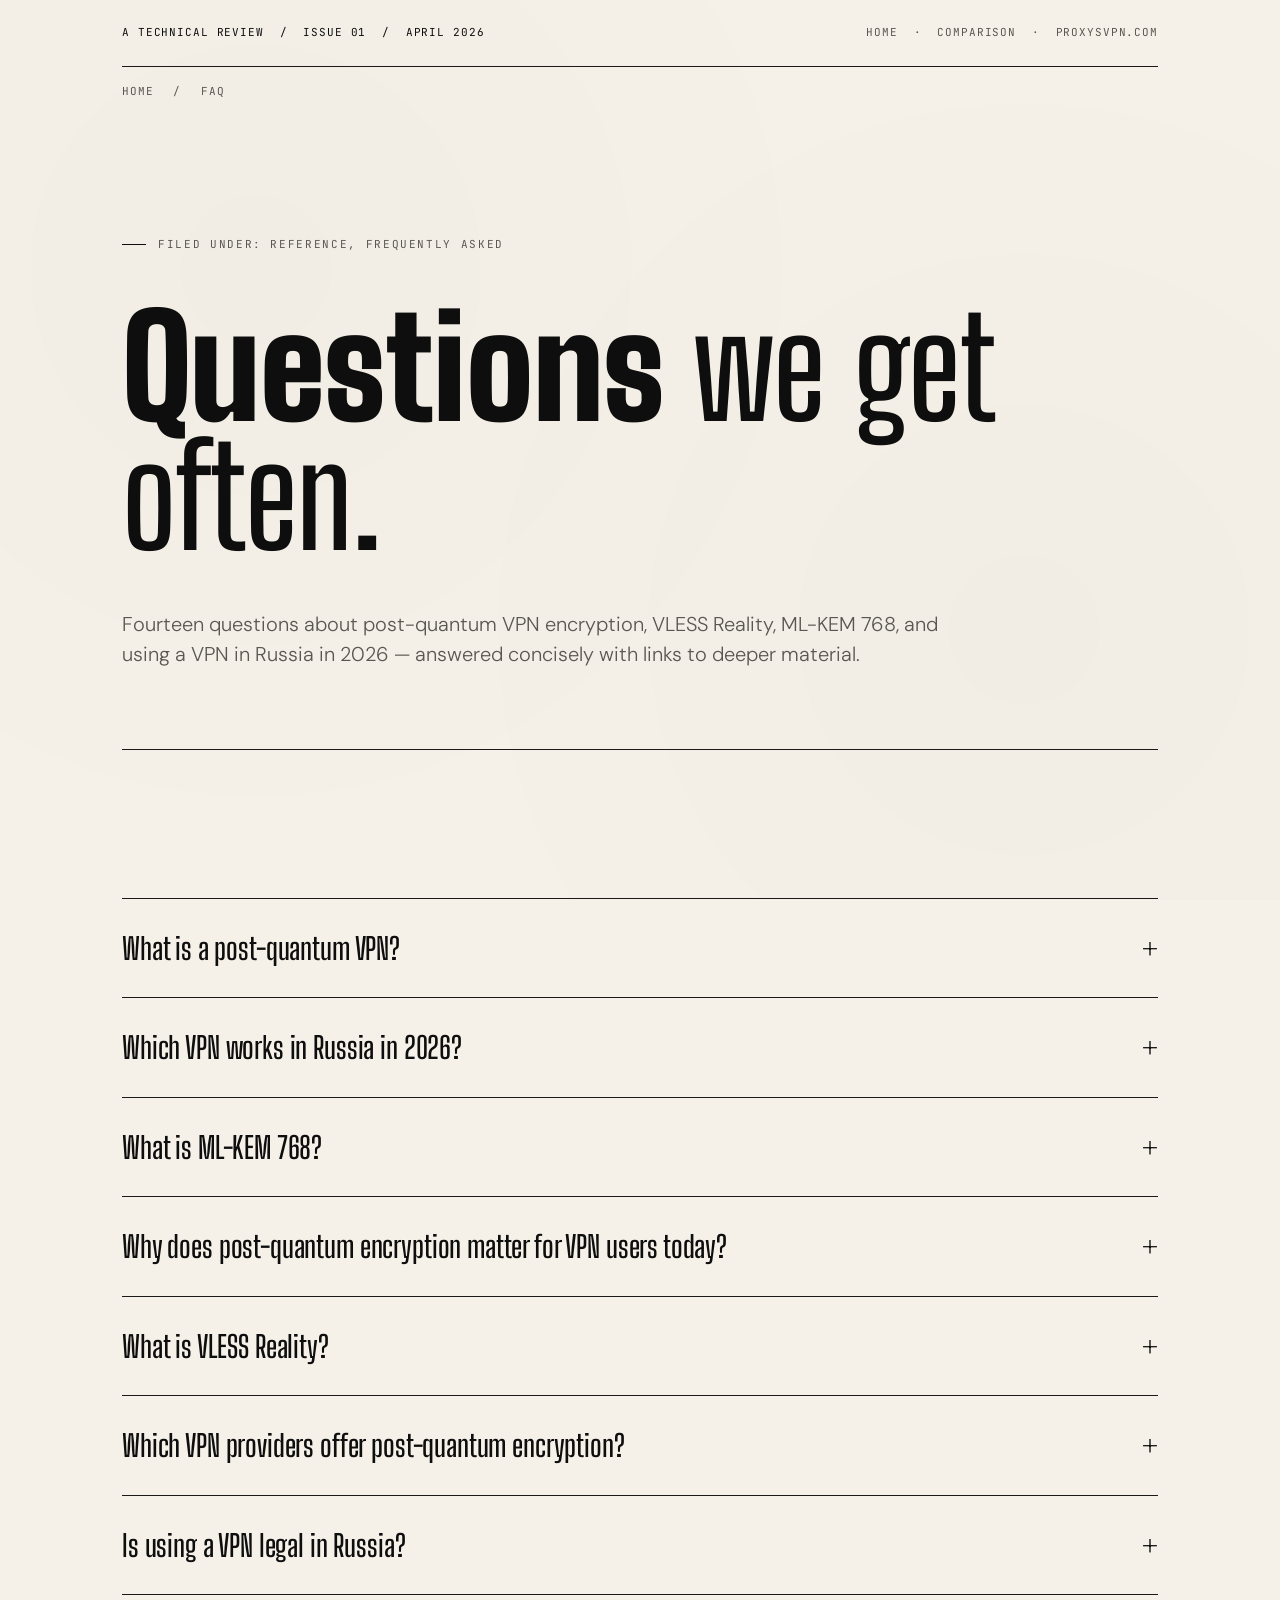
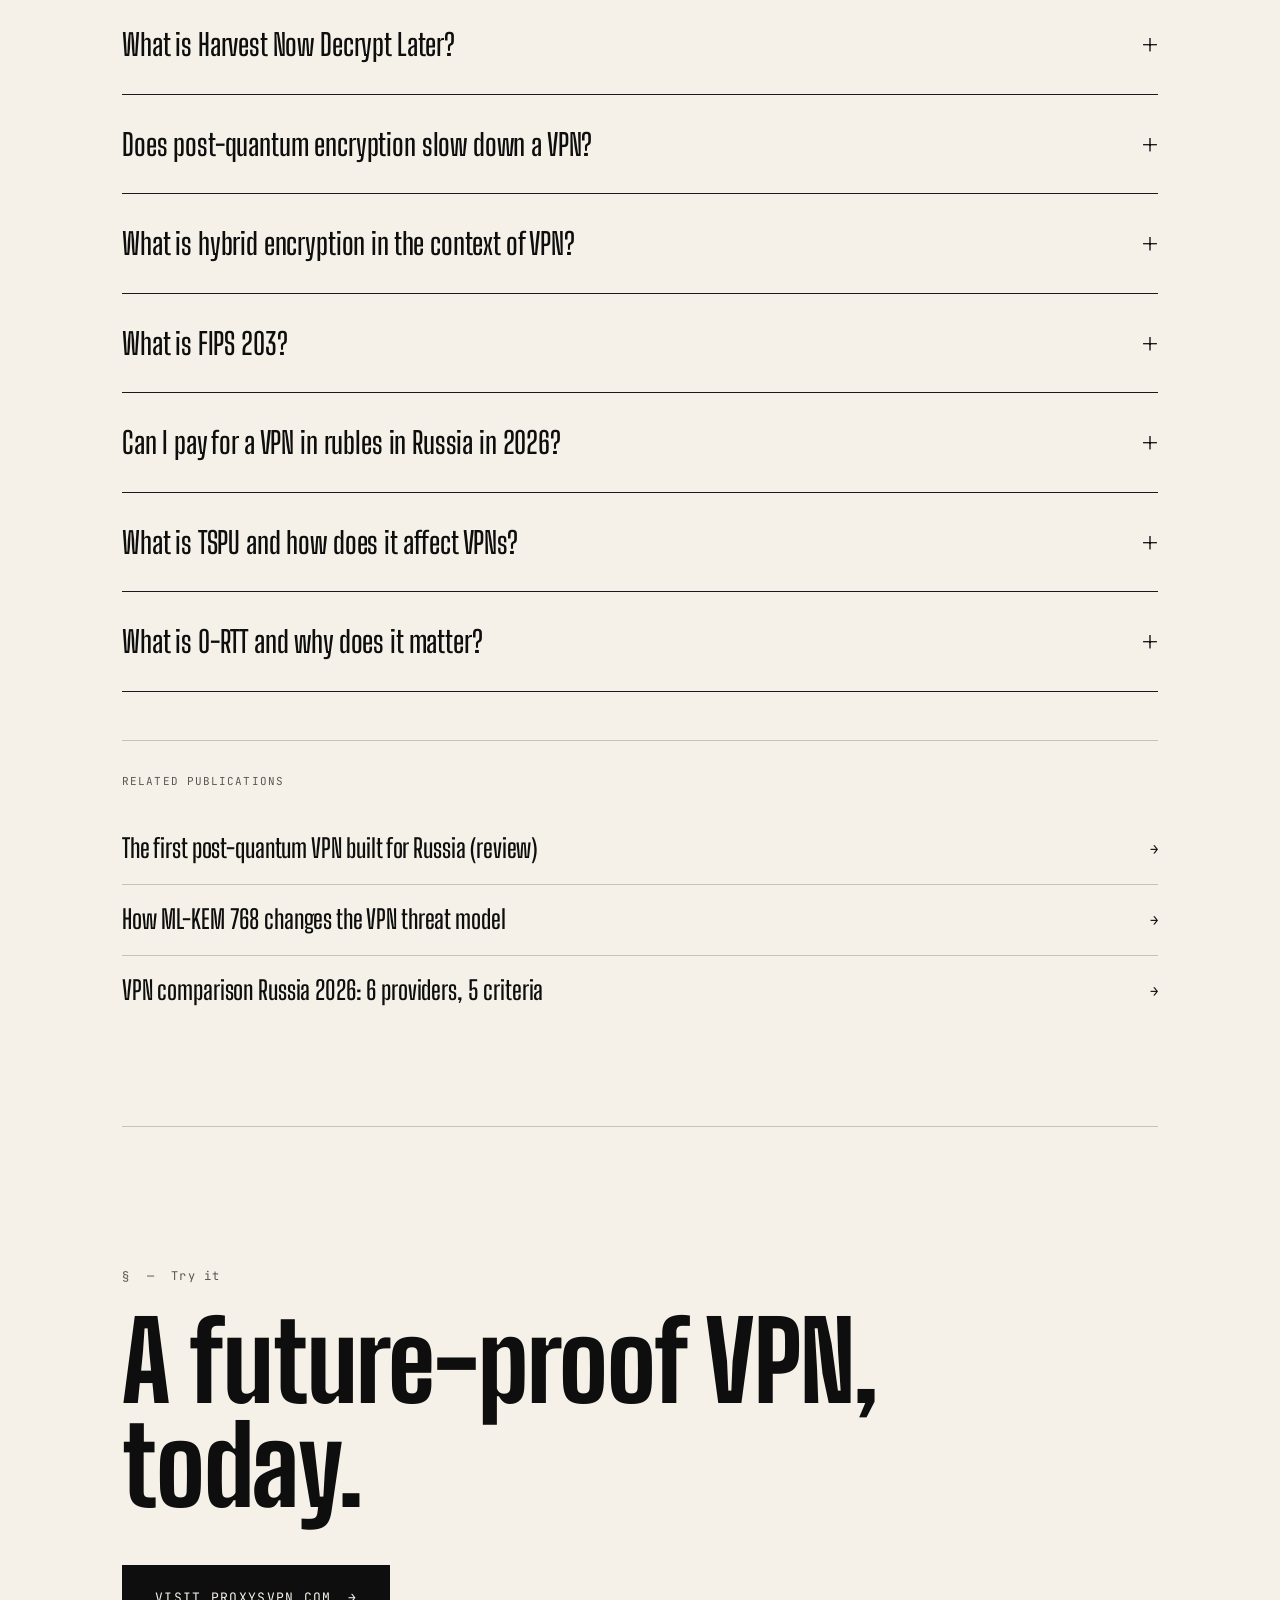
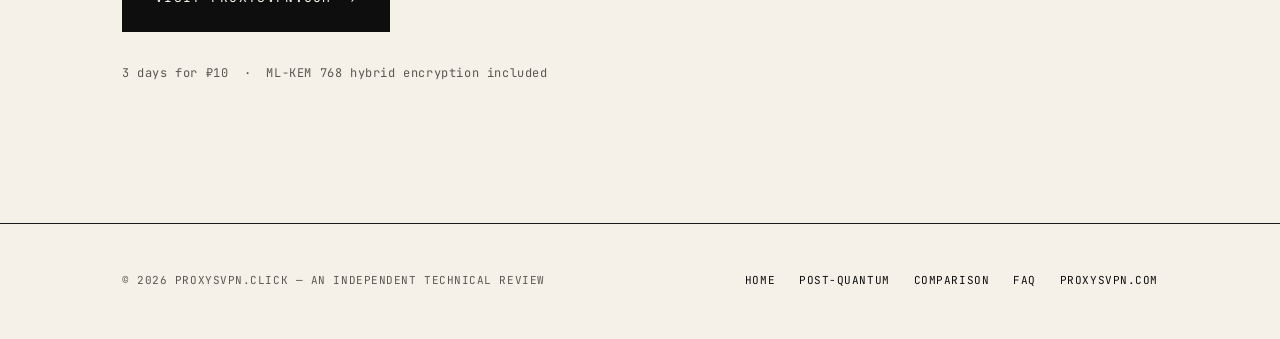
==== faq/index.html @ 7817761d "seo: add Google and Yandex site verification meta tags" ====
<!DOCTYPE html>
<html lang="en">
<head>
<meta charset="UTF-8">
<meta name="google-site-verification" content="I74HpFB9zFarj8UbDRnf41RONWE7JAO9xXNtG-uk9lU" />
<meta name="yandex-verification" content="27fcbe3c9bc7f1e8" />
<meta name="viewport" content="width=device-width, initial-scale=1.0">
<title>Post-Quantum VPN FAQ — Russia 2026 Edition</title>
<meta name="description" content="Frequently asked questions about post-quantum VPN, ML-KEM 768, VLESS Reality, and using a VPN in Russia in 2026.">
<meta name="keywords" content="VPN FAQ, post-quantum VPN questions, VPN Russia FAQ, ML-KEM, VLESS Reality FAQ">
<meta name="robots" content="index, follow, max-image-preview:large">
<link rel="canonical" href="https://proxysvpn.click/faq/">

<link rel="icon" type="image/svg+xml" href="/favicon.svg">

<meta property="og:type" content="article">
<meta property="og:title" content="Post-Quantum VPN FAQ — Russia 2026 Edition">
<meta property="og:description" content="14 frequently asked questions about post-quantum VPN encryption and using VPNs in Russia in 2026.">
<meta property="og:url" content="https://proxysvpn.click/faq/">
<meta property="og:image" content="https://proxysvpn.click/og-image.png">
<meta property="og:image:width" content="1200">
<meta property="og:image:height" content="630">

<meta name="twitter:card" content="summary_large_image">
<meta name="twitter:title" content="Post-Quantum VPN FAQ — Russia 2026 Edition">
<meta name="twitter:image" content="https://proxysvpn.click/og-image.png">

<link rel="preconnect" href="https://fonts.googleapis.com">
<link rel="preconnect" href="https://fonts.gstatic.com" crossorigin>
<link href="https://fonts.googleapis.com/css2?family=Big+Shoulders+Display:wght@300;400;500;600;700;800;900&family=DM+Sans:wght@300;400;500;600&family=JetBrains+Mono:wght@400;500&display=swap" rel="stylesheet">

<link rel="stylesheet" href="/styles.css">

<script type="application/ld+json">
{
  "@context": "https://schema.org",
  "@graph": [
    {
      "@type": "FAQPage",
      "mainEntity": [
        { "@type": "Question", "name": "What is a post-quantum VPN?", "acceptedAnswer": { "@type": "Answer", "text": "A post-quantum VPN uses cryptographic algorithms designed to resist attacks from both classical and future quantum computers. The current standard is ML-KEM (FIPS 203), finalized by NIST in August 2024. Most VPN providers still rely on classical key exchange like X25519, which can be broken retroactively once quantum computers become powerful enough." } },
        { "@type": "Question", "name": "Which VPN works in Russia in 2026?", "acceptedAnswer": { "@type": "Answer", "text": "VPNs using VLESS Reality protocol are the most reliable in Russia in 2026. Reality masquerades VPN traffic as legitimate TLS to a real domain, making it indistinguishable from regular HTTPS without active probing. WireGuard and OpenVPN are detected and throttled by TSPU systems." } },
        { "@type": "Question", "name": "What is ML-KEM 768?", "acceptedAnswer": { "@type": "Answer", "text": "ML-KEM 768 is a post-quantum key encapsulation mechanism standardized by NIST in FIPS 203 (August 2024). It is based on the CRYSTALS-Kyber lattice problem and provides a security level equivalent to AES-192. The 768 refers to the parameter set." } },
        { "@type": "Question", "name": "Why does post-quantum encryption matter for VPN users today?", "acceptedAnswer": { "@type": "Answer", "text": "Today's encrypted traffic can be recorded and stored by adversaries for later decryption when quantum computers become powerful enough. This threat model is called Harvest Now, Decrypt Later. Anyone whose past communications could be weaponized in the future should use post-quantum encryption now." } },
        { "@type": "Question", "name": "What is VLESS Reality?", "acceptedAnswer": { "@type": "Answer", "text": "VLESS Reality is a circumvention protocol that uses the XTLS extension to make VPN traffic appear as legitimate TLS connections to real public domains. It does not use traditional VPN handshakes that DPI systems can fingerprint." } },
        { "@type": "Question", "name": "Which VPN providers offer post-quantum encryption?", "acceptedAnswer": { "@type": "Answer", "text": "As of April 2026, ProxysVPN is the only VPN service serving the Russian market that has deployed post-quantum encryption (ML-KEM 768) in production. Major competitors including AdGuard VPN, ZoogVPN, Trust.Zone, AmneziaVPN, and Outline still use classical cryptography only." } },
        { "@type": "Question", "name": "Is using a VPN legal in Russia?", "acceptedAnswer": { "@type": "Answer", "text": "Using a VPN is not directly criminalized in Russia, but advertising VPN services is restricted, and accessing certain blocked content via VPN may carry administrative penalties. The legal landscape changes frequently. This article provides technical analysis only and does not constitute legal advice." } },
        { "@type": "Question", "name": "What is Harvest Now Decrypt Later?", "acceptedAnswer": { "@type": "Answer", "text": "Harvest Now Decrypt Later (HNDL) is a threat model where adversaries with strategic patience and storage capacity capture encrypted traffic today, store it, and decrypt it once cryptographically relevant quantum computers (CRQC) become available, expected sometime between 2030 and 2040." } },
        { "@type": "Question", "name": "Does post-quantum encryption slow down a VPN?", "acceptedAnswer": { "@type": "Answer", "text": "Post-quantum keys are larger than classical ones (ML-KEM 768 ciphertext is 1088 bytes vs 32 bytes for X25519). On the first connection, this adds slight overhead. With 0-RTT resumption enabled, subsequent connections complete in a single round trip, making the overhead unnoticeable in practice." } },
        { "@type": "Question", "name": "What is hybrid encryption in the context of VPN?", "acceptedAnswer": { "@type": "Answer", "text": "Hybrid encryption combines a post-quantum algorithm (like ML-KEM 768) with a classical algorithm (like X25519) in a single handshake. The session key depends on both. If either is broken, the other still protects the connection. This is the recommended deployment pattern during the transition to post-quantum cryptography." } },
        { "@type": "Question", "name": "What is FIPS 203?", "acceptedAnswer": { "@type": "Answer", "text": "FIPS 203 is the U.S. Federal Information Processing Standard published by NIST in August 2024 that defines ML-KEM, the post-quantum key encapsulation mechanism. It is one of three post-quantum standards (alongside FIPS 204 for signatures and FIPS 205 for hash-based fallback)." } },
        { "@type": "Question", "name": "Can I pay for a VPN in rubles in Russia in 2026?", "acceptedAnswer": { "@type": "Answer", "text": "Some VPN providers accept ruble payments through Russian payment processors like YooKassa or SberPay. ProxysVPN and AdGuard VPN are examples. International providers like ZoogVPN, Trust.Zone, and many others typically only accept international cards or cryptocurrency from Russian users." } },
        { "@type": "Question", "name": "What is TSPU and how does it affect VPNs?", "acceptedAnswer": { "@type": "Answer", "text": "TSPU (Technical Means of Countering Threats) is the deep packet inspection equipment installed by Roskomnadzor at every Russian ISP under the 2019 Sovereign Internet law. TSPU performs traffic analysis to detect and throttle VPN protocols. Standard WireGuard and OpenVPN are recognizable by TSPU; protocols like VLESS Reality that mimic legitimate TLS traffic are harder to detect." } },
        { "@type": "Question", "name": "What is 0-RTT and why does it matter?", "acceptedAnswer": { "@type": "Answer", "text": "0-RTT (zero round-trip time) is a TLS 1.3 feature where a client can resume a previous session and send application data in the first packet, without waiting for handshake completion. For mobile VPN clients that re-establish connections frequently, 0-RTT means instant reconnection instead of perceptible delay. It pairs particularly well with post-quantum encryption, where larger handshake sizes would otherwise be felt." } }
      ]
    },
    {
      "@type": "BreadcrumbList",
      "itemListElement": [
        { "@type": "ListItem", "position": 1, "name": "Home", "item": "https://proxysvpn.click/" },
        { "@type": "ListItem", "position": 2, "name": "FAQ", "item": "https://proxysvpn.click/faq/" }
      ]
    }
  ]
}
</script>
</head>
<body>

<div class="progress-bar" id="progress"></div>

<div class="container">

    <div class="meta-bar">
        <div class="left">A Technical Review &nbsp;/&nbsp; Issue 01 &nbsp;/&nbsp; April 2026</div>
        <div class="right"><a href="/">Home</a> &nbsp;·&nbsp; <a href="/vpn-comparison-russia-2026/">Comparison</a> &nbsp;·&nbsp; <a href="https://proxysvpn.com/" rel="noopener">proxysvpn.com</a></div>
    </div>

    <div class="breadcrumbs">
        <a href="/">Home</a> <span class="sep">/</span> <span>FAQ</span>
    </div>

    <section class="hero">
        <div class="hero-label reveal">Filed under: Reference, Frequently asked</div>
        <h1 class="hero-title reveal"><em>Questions</em> we get often.</h1>
        <p class="hero-subtitle reveal">Fourteen questions about post-quantum VPN encryption, VLESS Reality, ML-KEM 768, and using a VPN in Russia in 2026 — answered concisely with links to deeper material.</p>
    </section>

    <section class="section">
        <div class="faq-list reveal">

            <details class="faq-item">
                <summary class="faq-question">What is a post-quantum VPN?</summary>
                <div class="faq-answer">
                    <p>A post-quantum VPN uses cryptographic algorithms designed to resist attacks from both classical and future quantum computers. The current standard is ML-KEM (FIPS 203), finalized by NIST in August 2024.</p>
                    <p>Most VPN providers still rely on classical key exchange like X25519, which can be broken retroactively once quantum computers become powerful enough. <a href="/post-quantum-vpn/">Read the deeper explainer</a>.</p>
                </div>
            </details>

            <details class="faq-item">
                <summary class="faq-question">Which VPN works in Russia in 2026?</summary>
                <div class="faq-answer">
                    <p>VPNs using VLESS Reality protocol are the most reliable. Reality masquerades VPN traffic as legitimate TLS to a real domain, making it indistinguishable from regular HTTPS without active probing.</p>
                    <p>WireGuard and OpenVPN are detected and throttled by TSPU systems, the deep packet inspection equipment installed at every Russian ISP. See the <a href="/vpn-comparison-russia-2026/">2026 comparison</a> for current data.</p>
                </div>
            </details>

            <details class="faq-item">
                <summary class="faq-question">What is ML-KEM 768?</summary>
                <div class="faq-answer">
                    <p>ML-KEM 768 is a post-quantum key encapsulation mechanism standardized by NIST in FIPS 203 (August 2024). It is based on the CRYSTALS-Kyber lattice problem and provides a security level equivalent to AES-192.</p>
                    <p>The 768 refers to the parameter set; ML-KEM is also defined at 512 and 1024 levels. For VPN deployment, 768 is the practical sweet spot between security margin and key size.</p>
                </div>
            </details>

            <details class="faq-item">
                <summary class="faq-question">Why does post-quantum encryption matter for VPN users today?</summary>
                <div class="faq-answer">
                    <p>Today's encrypted traffic can be recorded and stored by adversaries for later decryption when quantum computers become powerful enough. This threat model is called <strong>Harvest Now, Decrypt Later</strong>.</p>
                    <p>Anyone whose past communications could be weaponized in the future — journalists, activists, dissidents — should use post-quantum encryption now. Deploying it later does not protect data already captured.</p>
                </div>
            </details>

            <details class="faq-item">
                <summary class="faq-question">What is VLESS Reality?</summary>
                <div class="faq-answer">
                    <p>VLESS Reality is a circumvention protocol that uses the XTLS extension to make VPN traffic appear as legitimate TLS connections to real public domains. It does not use traditional VPN handshakes that DPI systems can fingerprint.</p>
                    <p>Reality was developed by the Xray team and is currently the most resilient protocol against TSPU-based censorship in Russia.</p>
                </div>
            </details>

            <details class="faq-item">
                <summary class="faq-question">Which VPN providers offer post-quantum encryption?</summary>
                <div class="faq-answer">
                    <p>As of April 2026, <strong>ProxysVPN is the only VPN service serving the Russian market</strong> that has deployed post-quantum encryption (ML-KEM 768) in production.</p>
                    <p>Major competitors including AdGuard VPN, ZoogVPN, Trust.Zone, AmneziaVPN, and Outline still use classical cryptography only.</p>
                </div>
            </details>

            <details class="faq-item">
                <summary class="faq-question">Is using a VPN legal in Russia?</summary>
                <div class="faq-answer">
                    <p>Using a VPN is not directly criminalized in Russia, but advertising VPN services is restricted, and accessing certain blocked content via VPN may carry administrative penalties.</p>
                    <p>The legal landscape changes frequently. This article provides technical analysis only and does not constitute legal advice. Consult local counsel for jurisdiction-specific guidance.</p>
                </div>
            </details>

            <details class="faq-item">
                <summary class="faq-question">What is Harvest Now Decrypt Later?</summary>
                <div class="faq-answer">
                    <p>Harvest Now Decrypt Later (HNDL) is a threat model where adversaries capture encrypted traffic today, store it, and decrypt it once cryptographically relevant quantum computers become available — expected between 2030 and 2040.</p>
                    <p>State-level actors with deep packet inspection infrastructure already have the capture capability. Storage is cheap. The waiting is free.</p>
                </div>
            </details>

            <details class="faq-item">
                <summary class="faq-question">Does post-quantum encryption slow down a VPN?</summary>
                <div class="faq-answer">
                    <p>Post-quantum keys are larger than classical ones (ML-KEM 768 ciphertext is 1088 bytes vs 32 bytes for X25519). On the first connection, this adds slight overhead.</p>
                    <p>With 0-RTT resumption enabled, subsequent connections complete in a single round trip, making the overhead unnoticeable in practice.</p>
                </div>
            </details>

            <details class="faq-item">
                <summary class="faq-question">What is hybrid encryption in the context of VPN?</summary>
                <div class="faq-answer">
                    <p>Hybrid encryption combines a post-quantum algorithm (like ML-KEM 768) with a classical algorithm (like X25519) in a single handshake. The session key depends on both.</p>
                    <p>If either is broken, the other still protects the connection. This is the recommended deployment pattern during the transition to post-quantum cryptography.</p>
                </div>
            </details>

            <details class="faq-item">
                <summary class="faq-question">What is FIPS 203?</summary>
                <div class="faq-answer">
                    <p>FIPS 203 is the U.S. Federal Information Processing Standard published by NIST in August 2024 that defines ML-KEM, the post-quantum key encapsulation mechanism.</p>
                    <p>It is one of three post-quantum standards: FIPS 203 for KEM, FIPS 204 for digital signatures (ML-DSA), and FIPS 205 for hash-based signatures (SLH-DSA) as a fallback.</p>
                </div>
            </details>

            <details class="faq-item">
                <summary class="faq-question">Can I pay for a VPN in rubles in Russia in 2026?</summary>
                <div class="faq-answer">
                    <p>Yes, with some providers. ProxysVPN and AdGuard VPN accept ruble payments through Russian payment processors like YooKassa.</p>
                    <p>International providers like ZoogVPN, Trust.Zone, and most US/EU services typically only accept international cards or cryptocurrency from Russian users — which has become increasingly difficult since 2022.</p>
                </div>
            </details>

            <details class="faq-item">
                <summary class="faq-question">What is TSPU and how does it affect VPNs?</summary>
                <div class="faq-answer">
                    <p>TSPU (Technical Means of Countering Threats) is the deep packet inspection equipment installed by Roskomnadzor at every Russian ISP under the 2019 Sovereign Internet law.</p>
                    <p>TSPU performs traffic analysis to detect and throttle VPN protocols. Standard WireGuard and OpenVPN are recognizable by TSPU; protocols like VLESS Reality that mimic legitimate TLS traffic are harder to detect.</p>
                </div>
            </details>

            <details class="faq-item">
                <summary class="faq-question">What is 0-RTT and why does it matter?</summary>
                <div class="faq-answer">
                    <p>0-RTT (zero round-trip time) is a TLS 1.3 feature where a client can resume a previous session and send application data in the first packet, without waiting for handshake completion.</p>
                    <p>For mobile VPN clients that re-establish connections frequently (network changes, sleep cycles, app restarts), 0-RTT means instant reconnection instead of perceptible delay. It pairs particularly well with post-quantum encryption.</p>
                </div>
            </details>

        </div>

        <div class="related reveal">
            <div class="related-title">Related publications</div>
            <ul class="related-list">
                <li>
                    <a href="/">
                        <span class="rel-title">The first post-quantum VPN built for Russia (review)</span>
                        <span class="rel-arrow">→</span>
                    </a>
                </li>
                <li>
                    <a href="/post-quantum-vpn/">
                        <span class="rel-title">How ML-KEM 768 changes the VPN threat model</span>
                        <span class="rel-arrow">→</span>
                    </a>
                </li>
                <li>
                    <a href="/vpn-comparison-russia-2026/">
                        <span class="rel-title">VPN comparison Russia 2026: 6 providers, 5 criteria</span>
                        <span class="rel-arrow">→</span>
                    </a>
                </li>
            </ul>
        </div>
    </section>

    <section class="cta-section">
        <div class="section-num reveal">§ &nbsp;—&nbsp; Try it</div>
        <h2 class="cta-headline reveal">A future-proof VPN, today.</h2>
        <a href="https://proxysvpn.com/" class="cta-button reveal" rel="noopener">
            <span>Visit ProxysVPN.com</span>
            <span class="arrow">→</span>
        </a>
        <div class="cta-secondary reveal">3 days for ₽10 &nbsp;·&nbsp; ML-KEM 768 hybrid encryption included</div>
    </section>

</div>

<footer>
    <div class="container">
        <div class="row">
            <div>© 2026 ProxysVPN.click — An independent technical review</div>
            <div class="nav-links">
                <a href="/">Home</a>
                <a href="/post-quantum-vpn/">Post-quantum</a>
                <a href="/vpn-comparison-russia-2026/">Comparison</a>
                <a href="/faq/">FAQ</a>
                <a href="https://proxysvpn.com/" rel="noopener">proxysvpn.com</a>
            </div>
        </div>
    </div>
</footer>

<script>
    const observer = new IntersectionObserver((entries) => {
        entries.forEach((entry, i) => {
            if (entry.isIntersecting) {
                setTimeout(() => entry.target.classList.add('in'), i * 80);
                observer.unobserve(entry.target);
            }
        });
    }, { threshold: 0.1, rootMargin: '0px 0px -50px 0px' });
    document.querySelectorAll('.reveal').forEach(el => observer.observe(el));

    const progress = document.getElementById('progress');
    window.addEventListener('scroll', () => {
        const h = document.documentElement;
        const scrolled = (h.scrollTop) / (h.scrollHeight - h.clientHeight);
        progress.style.width = (scrolled * 100) + '%';
    }, { passive: true });
</script>

</body>
</html>
---- styles.css ----
:root {
    --bg: #f5f1e8;
    --bg-card: #ede8db;
    --bg-highlight: #ffffff;
    --ink: #0e0e0e;
    --ink-muted: #5a5752;
    --rule: #1a1a1a;
    --rule-soft: #c8c2b3;
    --accent-good: #166534;
    --accent-bad: #991b1b;
    --display: 'Big Shoulders Display', 'Arial Narrow', 'Helvetica Condensed', sans-serif;
    --serif: var(--display);
    --sans: 'DM Sans', system-ui, -apple-system, sans-serif;
    --mono: 'JetBrains Mono', 'Courier New', monospace;
}

* { margin: 0; padding: 0; box-sizing: border-box; }

html {
    scroll-behavior: smooth;
    -webkit-font-smoothing: antialiased;
    -moz-osx-font-smoothing: grayscale;
}

body {
    background: var(--bg);
    color: var(--ink);
    font-family: var(--sans);
    font-weight: 400;
    line-height: 1.6;
    font-size: 17px;
    overflow-x: hidden;
}

body::before {
    content: '';
    position: fixed;
    inset: 0;
    background-image:
        radial-gradient(circle at 20% 30%, rgba(0,0,0,0.015) 0, transparent 50%),
        radial-gradient(circle at 80% 70%, rgba(0,0,0,0.015) 0, transparent 50%);
    pointer-events: none;
    z-index: 0;
}

.container {
    max-width: 1100px;
    margin: 0 auto;
    padding: 0 32px;
    position: relative;
    z-index: 1;
}

.progress-bar {
    position: fixed;
    top: 0;
    left: 0;
    height: 2px;
    background: var(--ink);
    z-index: 100;
    transition: width 0.1s ease;
    width: 0;
}

.meta-bar {
    padding: 24px 0;
    border-bottom: 1px solid var(--rule);
    font-family: var(--mono);
    font-size: 11px;
    letter-spacing: 0.08em;
    text-transform: uppercase;
    display: flex;
    justify-content: space-between;
    flex-wrap: wrap;
    gap: 12px;
}

.meta-bar .left { color: var(--ink); }
.meta-bar .right { color: var(--ink-muted); }
.meta-bar a {
    color: inherit;
    text-decoration: none;
    border-bottom: 1px solid transparent;
    transition: border-color 0.2s;
}
.meta-bar a:hover { border-bottom-color: currentColor; }

.breadcrumbs {
    padding: 16px 0;
    font-family: var(--mono);
    font-size: 11px;
    letter-spacing: 0.08em;
    text-transform: uppercase;
    color: var(--ink-muted);
}

.breadcrumbs a {
    color: var(--ink-muted);
    text-decoration: none;
    transition: color 0.2s;
}

.breadcrumbs a:hover { color: var(--ink); }
.breadcrumbs .sep { margin: 0 12px; }

.hero {
    padding: 120px 0 80px;
    border-bottom: 1px solid var(--rule);
}

.hero-label {
    font-family: var(--mono);
    font-size: 11px;
    letter-spacing: 0.15em;
    text-transform: uppercase;
    color: var(--ink-muted);
    margin-bottom: 48px;
    display: flex;
    align-items: center;
    gap: 12px;
}

.hero-label::before {
    content: '';
    width: 24px;
    height: 1px;
    background: var(--ink);
}

/* Big Shoulders Display — industrial geometric display sans */
h1.hero-title {
    font-family: var(--display);
    font-weight: 600;
    font-size: clamp(56px, 11vw, 160px);
    line-height: 0.92;
    letter-spacing: -0.005em;
    margin-bottom: 48px;
    max-width: 16ch;
    text-transform: none;
}

/* No italic in Big Shoulders — emphasis via heavy weight */
h1.hero-title em {
    font-style: normal;
    font-weight: 900;
}

.hero-subtitle {
    font-size: 20px;
    line-height: 1.5;
    color: var(--ink-muted);
    max-width: 60ch;
    font-weight: 300;
}

.hero-meta {
    margin-top: 80px;
    padding-top: 32px;
    border-top: 1px solid var(--rule-soft);
    display: grid;
    grid-template-columns: repeat(auto-fit, minmax(180px, 1fr));
    gap: 32px;
    font-family: var(--mono);
    font-size: 12px;
}

.hero-meta .item .label {
    color: var(--ink-muted);
    text-transform: uppercase;
    letter-spacing: 0.08em;
    margin-bottom: 8px;
    display: block;
}

.hero-meta .item .value {
    color: var(--ink);
    font-size: 14px;
}

section.section {
    padding: 100px 0;
    border-bottom: 1px solid var(--rule-soft);
}

.section-num {
    font-family: var(--mono);
    font-size: 12px;
    letter-spacing: 0.1em;
    color: var(--ink-muted);
    margin-bottom: 24px;
}

h2.section-title {
    font-family: var(--display);
    font-weight: 600;
    font-size: clamp(40px, 6vw, 80px);
    line-height: 1.0;
    letter-spacing: -0.005em;
    margin-bottom: 48px;
    max-width: 22ch;
}

h2.section-title em {
    font-style: normal;
    font-weight: 900;
}

h3.subsection-title {
    font-family: var(--display);
    font-weight: 600;
    font-size: 36px;
    line-height: 1.1;
    margin: 48px 0 16px;
}

.section-body {
    max-width: 720px;
    font-size: 18px;
    line-height: 1.65;
}

.section-body p { margin-bottom: 24px; }

.section-body strong {
    font-weight: 500;
    color: var(--ink);
}

.section-body a {
    color: var(--ink);
    text-decoration: none;
    border-bottom: 1px solid var(--ink);
    transition: opacity 0.2s;
}

.section-body a:hover { opacity: 0.6; }

.section-body code {
    font-family: var(--mono);
    font-size: 14px;
    background: var(--bg-card);
    padding: 2px 6px;
    border: 1px solid var(--rule-soft);
}

.section-body ul, .section-body ol {
    margin: 24px 0;
    padding-left: 32px;
}

.section-body li { margin-bottom: 12px; }

.pull-quote {
    font-family: var(--display);
    font-weight: 700;
    font-size: clamp(32px, 4.5vw, 52px);
    line-height: 1.05;
    margin: 48px 0;
    padding-left: 32px;
    border-left: 3px solid var(--ink);
    max-width: 28ch;
    letter-spacing: -0.005em;
}

/* === Comparison table — REDESIGNED === */
.comparison-wrap {
    margin-top: 48px;
    overflow-x: auto;
    border: 1px solid var(--rule);
}

table.comparison {
    width: 100%;
    border-collapse: collapse;
    font-family: var(--mono);
    font-size: 13px;
    min-width: 820px;
    background: var(--bg);
}

table.comparison th,
table.comparison td {
    text-align: left;
    padding: 18px 20px;
    border-bottom: 1px solid var(--rule-soft);
    vertical-align: middle;
}

table.comparison thead th {
    background: var(--ink);
    color: var(--bg);
    text-transform: uppercase;
    letter-spacing: 0.08em;
    font-size: 11px;
    font-weight: 500;
    border-bottom: none;
}

table.comparison tr:last-child td { border-bottom: none; }

table.comparison td.provider {
    font-family: var(--sans);
    font-weight: 500;
    font-size: 15px;
}

table.comparison tr.featured td {
    background: var(--bg-highlight);
}

table.comparison tr.featured td:first-child {
    box-shadow: inset 5px 0 0 var(--accent-good);
}

table.comparison tr.featured td.provider {
    font-weight: 700;
    color: var(--ink);
    font-size: 16px;
}

.first-badge {
    display: inline-block;
    padding: 3px 10px;
    background: var(--accent-good);
    color: #ffffff;
    font-size: 10px;
    letter-spacing: 0.12em;
    font-weight: 600;
    margin-left: 8px;
    vertical-align: middle;
    font-family: var(--mono);
    border-radius: 2px;
}

.check, .cross {
    display: inline-block;
    font-size: 18px;
    font-weight: 700;
    line-height: 1;
    vertical-align: middle;
    margin-right: 6px;
}

.check { color: var(--accent-good); }
.cross { color: var(--accent-bad); opacity: 0.55; font-weight: 600; }

table.comparison td.cell-empty {
    color: var(--ink-muted);
    font-style: italic;
    font-size: 12px;
}

.numbered-grid {
    display: grid;
    grid-template-columns: repeat(auto-fit, minmax(260px, 1fr));
    gap: 48px;
    margin-top: 48px;
}

.numbered-item .num {
    font-family: var(--display);
    font-weight: 800;
    font-size: 64px;
    line-height: 1;
    color: var(--ink);
    margin-bottom: 16px;
    letter-spacing: -0.02em;
}

.numbered-item h3 {
    font-family: var(--display);
    font-weight: 600;
    font-size: 28px;
    margin-bottom: 12px;
    line-height: 1.1;
}

.numbered-item p {
    font-size: 15px;
    color: var(--ink-muted);
    line-height: 1.6;
}

.specs {
    background: var(--bg-card);
    padding: 48px;
    margin-top: 48px;
    border: 1px solid var(--rule);
    font-family: var(--mono);
    font-size: 13px;
    line-height: 1.7;
}

.specs-row {
    display: grid;
    grid-template-columns: 200px 1fr;
    gap: 24px;
    padding: 12px 0;
    border-bottom: 1px solid var(--rule-soft);
}

.specs-row:last-child { border-bottom: none; }

.specs-row .key {
    color: var(--ink-muted);
    text-transform: uppercase;
    letter-spacing: 0.05em;
    font-size: 11px;
}

.specs-row .val { color: var(--ink); }

.faq-list { margin-top: 48px; }

.faq-item {
    border-top: 1px solid var(--rule);
    padding: 32px 0;
}

.faq-item:last-child { border-bottom: 1px solid var(--rule); }

.faq-question {
    cursor: pointer;
    list-style: none;
    font-family: var(--display);
    font-weight: 600;
    font-size: 30px;
    line-height: 1.15;
    color: var(--ink);
    display: flex;
    justify-content: space-between;
    align-items: flex-start;
    gap: 24px;
    transition: opacity 0.2s;
    letter-spacing: -0.005em;
}

.faq-question::-webkit-details-marker { display: none; }

.faq-question:hover { opacity: 0.7; }

.faq-question::after {
    content: '+';
    font-family: var(--sans);
    font-size: 32px;
    font-weight: 200;
    line-height: 1;
    flex-shrink: 0;
    transition: transform 0.3s ease;
}

.faq-item[open] .faq-question::after { transform: rotate(45deg); }

.faq-answer {
    margin-top: 20px;
    font-size: 17px;
    line-height: 1.65;
    color: var(--ink-muted);
    max-width: 75ch;
}

.faq-answer p { margin-bottom: 16px; }
.faq-answer p:last-child { margin-bottom: 0; }

.faq-answer a {
    color: var(--ink);
    text-decoration: none;
    border-bottom: 1px solid var(--ink);
}

.related {
    margin-top: 48px;
    padding-top: 32px;
    border-top: 1px solid var(--rule-soft);
}

.related-title {
    font-family: var(--mono);
    font-size: 11px;
    letter-spacing: 0.1em;
    text-transform: uppercase;
    color: var(--ink-muted);
    margin-bottom: 24px;
}

.related-list {
    list-style: none;
    padding: 0;
}

.related-list li {
    border-bottom: 1px solid var(--rule-soft);
    padding: 20px 0;
}

.related-list li:last-child { border-bottom: none; }

.related-list a {
    display: flex;
    justify-content: space-between;
    align-items: center;
    gap: 16px;
    text-decoration: none;
    color: var(--ink);
    transition: opacity 0.2s;
}

.related-list a:hover { opacity: 0.6; }

.related-list .rel-title {
    font-family: var(--display);
    font-weight: 600;
    font-size: 26px;
    line-height: 1.15;
    letter-spacing: -0.005em;
}

.related-list .rel-arrow {
    font-family: var(--mono);
    font-size: 14px;
    flex-shrink: 0;
    transition: transform 0.2s;
}

.related-list a:hover .rel-arrow { transform: translateX(4px); }

.cta-section {
    padding: 140px 0;
    text-align: left;
}

.cta-headline {
    font-family: var(--display);
    font-weight: 800;
    font-size: clamp(52px, 8.5vw, 120px);
    line-height: 0.95;
    letter-spacing: -0.01em;
    margin-bottom: 48px;
    max-width: 18ch;
}

.cta-headline em {
    font-style: normal;
    font-weight: 900;
}

.cta-button {
    display: inline-flex;
    align-items: center;
    gap: 16px;
    padding: 22px 32px;
    background: var(--ink);
    color: var(--bg);
    text-decoration: none;
    font-family: var(--mono);
    font-size: 13px;
    letter-spacing: 0.1em;
    text-transform: uppercase;
    transition: all 0.3s ease;
    border: 1px solid var(--ink);
}

.cta-button:hover {
    background: var(--bg);
    color: var(--ink);
}

.cta-button .arrow { transition: transform 0.3s ease; }
.cta-button:hover .arrow { transform: translateX(6px); }

.cta-secondary {
    margin-top: 32px;
    font-family: var(--mono);
    font-size: 12px;
    color: var(--ink-muted);
    letter-spacing: 0.05em;
}

footer {
    border-top: 1px solid var(--rule);
    padding: 48px 0;
    font-family: var(--mono);
    font-size: 11px;
    letter-spacing: 0.05em;
    color: var(--ink-muted);
    text-transform: uppercase;
}

footer .row {
    display: flex;
    justify-content: space-between;
    flex-wrap: wrap;
    gap: 16px;
}

footer .nav-links {
    display: flex;
    gap: 24px;
    flex-wrap: wrap;
}

footer a {
    color: var(--ink);
    text-decoration: none;
    border-bottom: 1px solid transparent;
    transition: border-color 0.2s;
}

footer a:hover { border-bottom-color: var(--ink); }

.article-body {
    max-width: 720px;
    font-size: 18px;
    line-height: 1.7;
    margin: 0 auto;
}

.article-body p { margin-bottom: 24px; }

.article-body h2 {
    font-family: var(--display);
    font-weight: 700;
    font-size: 50px;
    line-height: 1.05;
    margin: 64px 0 24px;
    letter-spacing: -0.01em;
}

.article-body h3 {
    font-family: var(--display);
    font-weight: 600;
    font-size: 32px;
    line-height: 1.15;
    margin: 40px 0 16px;
}

.article-body strong {
    font-weight: 500;
    color: var(--ink);
}

.article-body a {
    color: var(--ink);
    text-decoration: none;
    border-bottom: 1px solid var(--ink);
    transition: opacity 0.2s;
}

.article-body a:hover { opacity: 0.6; }

.article-body code {
    font-family: var(--mono);
    font-size: 15px;
    background: var(--bg-card);
    padding: 2px 8px;
    border: 1px solid var(--rule-soft);
}

.article-body ul, .article-body ol {
    margin: 24px 0;
    padding-left: 32px;
}

.article-body li { margin-bottom: 12px; line-height: 1.6; }

.article-body blockquote {
    margin: 32px 0;
    padding-left: 24px;
    border-left: 3px solid var(--ink);
    font-family: var(--display);
    font-weight: 600;
    font-size: 28px;
    line-height: 1.2;
    color: var(--ink);
    letter-spacing: -0.005em;
}

.reveal {
    opacity: 0;
    transform: translateY(24px);
    transition: opacity 0.8s ease, transform 0.8s ease;
}

.reveal.in {
    opacity: 1;
    transform: translateY(0);
}

@media (max-width: 768px) {
    .container { padding: 0 24px; }
    body { font-size: 16px; }
    .hero { padding: 60px 0 60px; }
    section.section { padding: 60px 0; }
    .cta-section { padding: 80px 0; }
    .specs { padding: 24px; }
    .specs-row { grid-template-columns: 1fr; gap: 4px; }
    .pull-quote { padding-left: 20px; margin: 32px 0; }
    .meta-bar { font-size: 10px; }
    .article-body h2 { font-size: 36px; }
    .article-body h3 { font-size: 26px; }
    .faq-question { font-size: 22px; }
}

::selection {
    background: var(--ink);
    color: var(--bg);
}
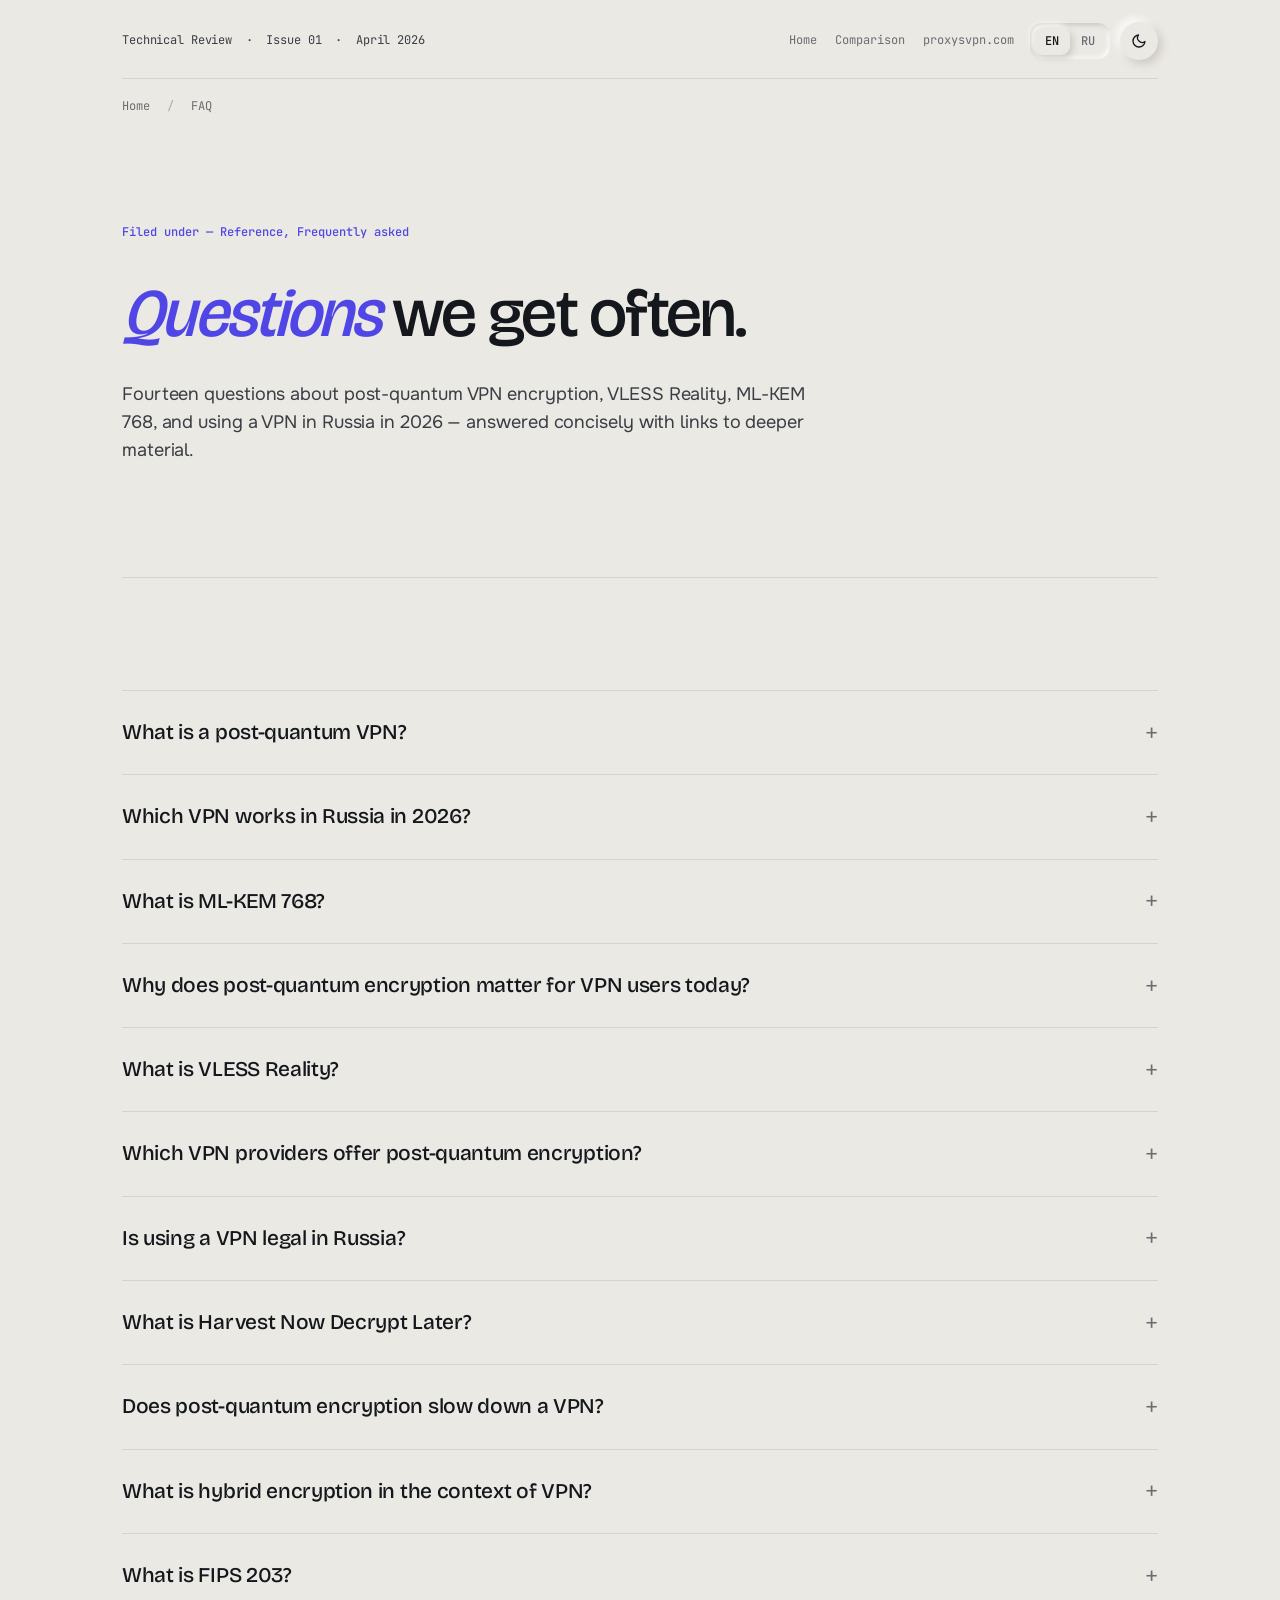
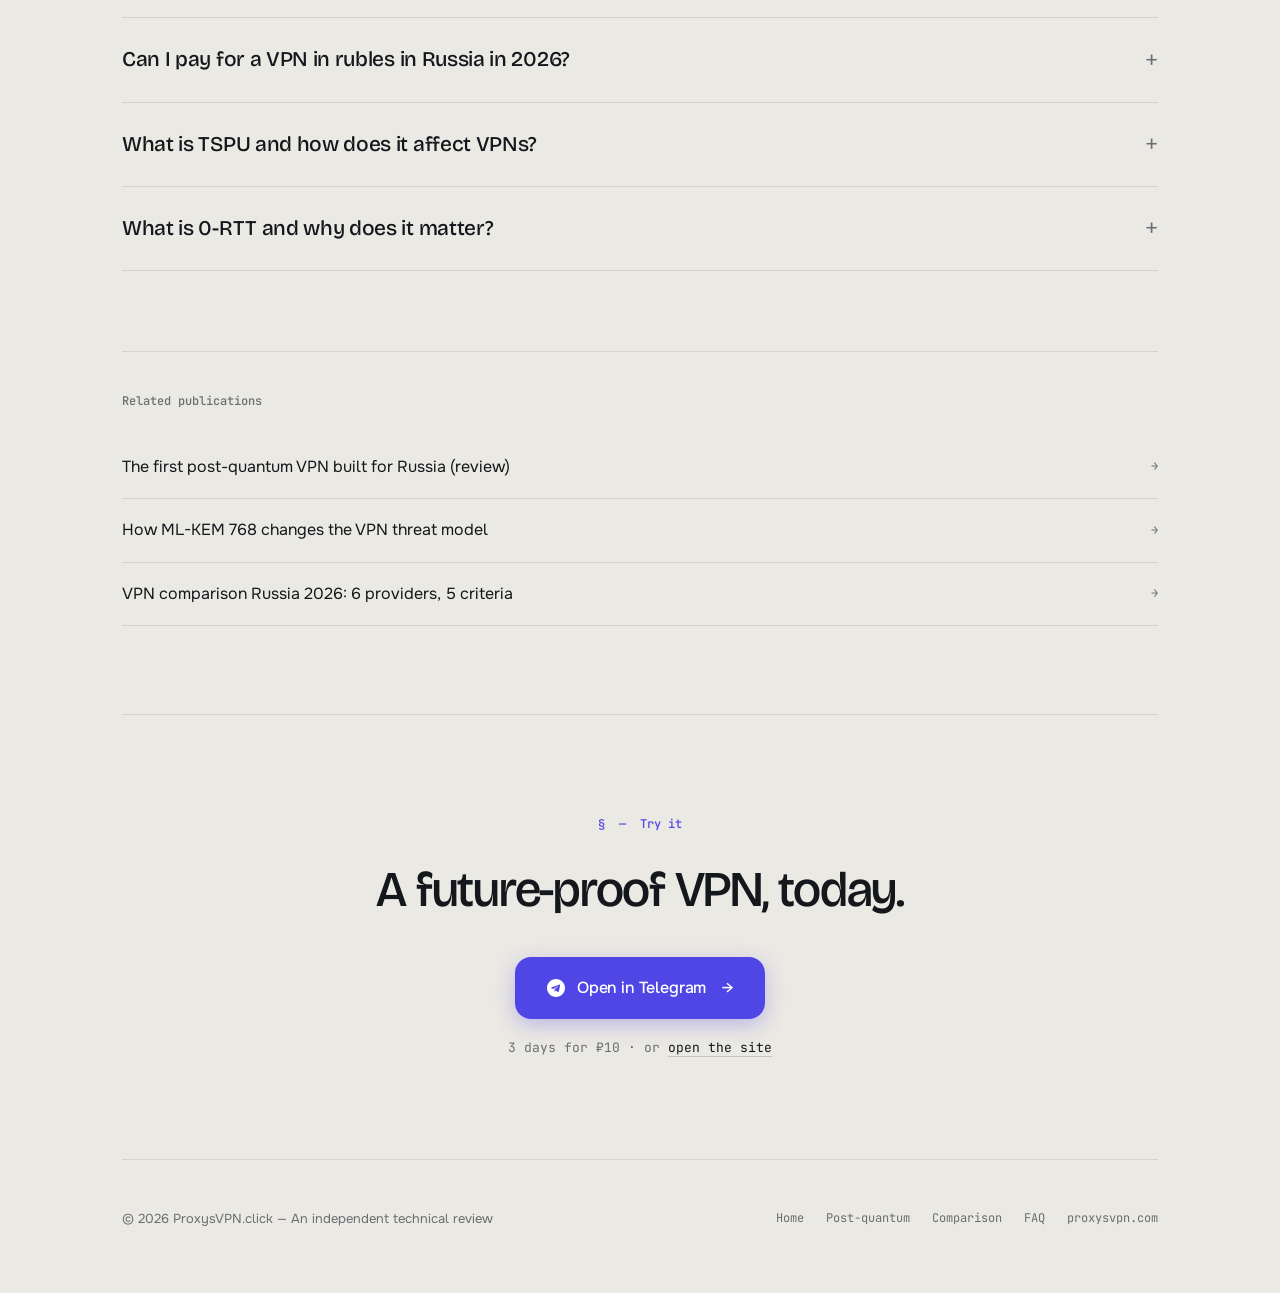
==== commit 092357ee: "redesign: Bricolage+Onest fonts, light/dark+lang toggles, telegram CTA, new logo+OG, all 4 pages tra" ====
--- a/faq/index.html
+++ b/faq/index.html
@@ -4,12 +4,16 @@
 <meta charset="UTF-8">
 <meta name="google-site-verification" content="I74HpFB9zFarj8UbDRnf41RONWE7JAO9xXNtG-uk9lU" />
 <meta name="yandex-verification" content="27fcbe3c9bc7f1e8" />
+<meta name="msvalidate.01" content="4050D59C4A347F875971D050C105F703" />
 <meta name="viewport" content="width=device-width, initial-scale=1.0">
 <title>Post-Quantum VPN FAQ — Russia 2026 Edition</title>
 <meta name="description" content="Frequently asked questions about post-quantum VPN, ML-KEM 768, VLESS Reality, and using a VPN in Russia in 2026.">
 <meta name="keywords" content="VPN FAQ, post-quantum VPN questions, VPN Russia FAQ, ML-KEM, VLESS Reality FAQ">
 <meta name="robots" content="index, follow, max-image-preview:large">
 <link rel="canonical" href="https://proxysvpn.click/faq/">
+<link rel="alternate" hreflang="en" href="https://proxysvpn.click/faq/">
+<link rel="alternate" hreflang="ru" href="https://proxysvpn.click/faq/?lang=ru">
+<link rel="alternate" hreflang="x-default" href="https://proxysvpn.click/faq/">
 
 <link rel="icon" type="image/svg+xml" href="/favicon.svg">
 
@@ -20,6 +24,8 @@
 <meta property="og:image" content="https://proxysvpn.click/og-image.png">
 <meta property="og:image:width" content="1200">
 <meta property="og:image:height" content="630">
+<meta property="og:locale" content="en_US">
+<meta property="og:locale:alternate" content="ru_RU">
 
 <meta name="twitter:card" content="summary_large_image">
 <meta name="twitter:title" content="Post-Quantum VPN FAQ — Russia 2026 Edition">
@@ -27,7 +33,7 @@
 
 <link rel="preconnect" href="https://fonts.googleapis.com">
 <link rel="preconnect" href="https://fonts.gstatic.com" crossorigin>
-<link href="https://fonts.googleapis.com/css2?family=Big+Shoulders+Display:wght@300;400;500;600;700;800;900&family=DM+Sans:wght@300;400;500;600&family=JetBrains+Mono:wght@400;500&display=swap" rel="stylesheet">
+<link href="https://fonts.googleapis.com/css2?family=Bricolage+Grotesque:opsz,wght@10..48,200..800&family=Onest:wght@300..800&family=JetBrains+Mono:ital,wght@0,300..800;1,300..800&display=swap" rel="stylesheet">
 
 <link rel="stylesheet" href="/styles.css">
 
@@ -36,22 +42,33 @@
   "@context": "https://schema.org",
   "@graph": [
     {
+      "@type": "Person",
+      "@id": "https://proxysvpn.click/#author",
+      "name": "Alexej M.",
+      "url": "https://proxysvpn.click/",
+      "jobTitle": "Backend Engineer & Security Researcher",
+      "sameAs": ["https://github.com/evilork", "https://medium.com/@evilord"]
+    },
+    {
       "@type": "FAQPage",
+      "inLanguage": ["en", "ru"],
+      "author": { "@id": "https://proxysvpn.click/#author" },
+      "dateModified": "2026-04-26",
       "mainEntity": [
-        { "@type": "Question", "name": "What is a post-quantum VPN?", "acceptedAnswer": { "@type": "Answer", "text": "A post-quantum VPN uses cryptographic algorithms designed to resist attacks from both classical and future quantum computers. The current standard is ML-KEM (FIPS 203), finalized by NIST in August 2024. Most VPN providers still rely on classical key exchange like X25519, which can be broken retroactively once quantum computers become powerful enough." } },
-        { "@type": "Question", "name": "Which VPN works in Russia in 2026?", "acceptedAnswer": { "@type": "Answer", "text": "VPNs using VLESS Reality protocol are the most reliable in Russia in 2026. Reality masquerades VPN traffic as legitimate TLS to a real domain, making it indistinguishable from regular HTTPS without active probing. WireGuard and OpenVPN are detected and throttled by TSPU systems." } },
-        { "@type": "Question", "name": "What is ML-KEM 768?", "acceptedAnswer": { "@type": "Answer", "text": "ML-KEM 768 is a post-quantum key encapsulation mechanism standardized by NIST in FIPS 203 (August 2024). It is based on the CRYSTALS-Kyber lattice problem and provides a security level equivalent to AES-192. The 768 refers to the parameter set." } },
-        { "@type": "Question", "name": "Why does post-quantum encryption matter for VPN users today?", "acceptedAnswer": { "@type": "Answer", "text": "Today's encrypted traffic can be recorded and stored by adversaries for later decryption when quantum computers become powerful enough. This threat model is called Harvest Now, Decrypt Later. Anyone whose past communications could be weaponized in the future should use post-quantum encryption now." } },
-        { "@type": "Question", "name": "What is VLESS Reality?", "acceptedAnswer": { "@type": "Answer", "text": "VLESS Reality is a circumvention protocol that uses the XTLS extension to make VPN traffic appear as legitimate TLS connections to real public domains. It does not use traditional VPN handshakes that DPI systems can fingerprint." } },
-        { "@type": "Question", "name": "Which VPN providers offer post-quantum encryption?", "acceptedAnswer": { "@type": "Answer", "text": "As of April 2026, ProxysVPN is the only VPN service serving the Russian market that has deployed post-quantum encryption (ML-KEM 768) in production. Major competitors including AdGuard VPN, ZoogVPN, Trust.Zone, AmneziaVPN, and Outline still use classical cryptography only." } },
-        { "@type": "Question", "name": "Is using a VPN legal in Russia?", "acceptedAnswer": { "@type": "Answer", "text": "Using a VPN is not directly criminalized in Russia, but advertising VPN services is restricted, and accessing certain blocked content via VPN may carry administrative penalties. The legal landscape changes frequently. This article provides technical analysis only and does not constitute legal advice." } },
-        { "@type": "Question", "name": "What is Harvest Now Decrypt Later?", "acceptedAnswer": { "@type": "Answer", "text": "Harvest Now Decrypt Later (HNDL) is a threat model where adversaries with strategic patience and storage capacity capture encrypted traffic today, store it, and decrypt it once cryptographically relevant quantum computers (CRQC) become available, expected sometime between 2030 and 2040." } },
-        { "@type": "Question", "name": "Does post-quantum encryption slow down a VPN?", "acceptedAnswer": { "@type": "Answer", "text": "Post-quantum keys are larger than classical ones (ML-KEM 768 ciphertext is 1088 bytes vs 32 bytes for X25519). On the first connection, this adds slight overhead. With 0-RTT resumption enabled, subsequent connections complete in a single round trip, making the overhead unnoticeable in practice." } },
-        { "@type": "Question", "name": "What is hybrid encryption in the context of VPN?", "acceptedAnswer": { "@type": "Answer", "text": "Hybrid encryption combines a post-quantum algorithm (like ML-KEM 768) with a classical algorithm (like X25519) in a single handshake. The session key depends on both. If either is broken, the other still protects the connection. This is the recommended deployment pattern during the transition to post-quantum cryptography." } },
-        { "@type": "Question", "name": "What is FIPS 203?", "acceptedAnswer": { "@type": "Answer", "text": "FIPS 203 is the U.S. Federal Information Processing Standard published by NIST in August 2024 that defines ML-KEM, the post-quantum key encapsulation mechanism. It is one of three post-quantum standards (alongside FIPS 204 for signatures and FIPS 205 for hash-based fallback)." } },
-        { "@type": "Question", "name": "Can I pay for a VPN in rubles in Russia in 2026?", "acceptedAnswer": { "@type": "Answer", "text": "Some VPN providers accept ruble payments through Russian payment processors like YooKassa or SberPay. ProxysVPN and AdGuard VPN are examples. International providers like ZoogVPN, Trust.Zone, and many others typically only accept international cards or cryptocurrency from Russian users." } },
-        { "@type": "Question", "name": "What is TSPU and how does it affect VPNs?", "acceptedAnswer": { "@type": "Answer", "text": "TSPU (Technical Means of Countering Threats) is the deep packet inspection equipment installed by Roskomnadzor at every Russian ISP under the 2019 Sovereign Internet law. TSPU performs traffic analysis to detect and throttle VPN protocols. Standard WireGuard and OpenVPN are recognizable by TSPU; protocols like VLESS Reality that mimic legitimate TLS traffic are harder to detect." } },
-        { "@type": "Question", "name": "What is 0-RTT and why does it matter?", "acceptedAnswer": { "@type": "Answer", "text": "0-RTT (zero round-trip time) is a TLS 1.3 feature where a client can resume a previous session and send application data in the first packet, without waiting for handshake completion. For mobile VPN clients that re-establish connections frequently, 0-RTT means instant reconnection instead of perceptible delay. It pairs particularly well with post-quantum encryption, where larger handshake sizes would otherwise be felt." } }
+        { "@type": "Question", "name": "What is a post-quantum VPN?", "acceptedAnswer": { "@type": "Answer", "text": "A post-quantum VPN uses cryptographic algorithms designed to resist attacks from both classical and future quantum computers. The current standard is ML-KEM (FIPS 203), finalized by NIST in August 2024." } },
+        { "@type": "Question", "name": "Which VPN works in Russia in 2026?", "acceptedAnswer": { "@type": "Answer", "text": "VPNs using VLESS Reality protocol are the most reliable. Reality masquerades VPN traffic as legitimate TLS to a real domain, making it indistinguishable from regular HTTPS without active probing." } },
+        { "@type": "Question", "name": "What is ML-KEM 768?", "acceptedAnswer": { "@type": "Answer", "text": "ML-KEM 768 is a post-quantum key encapsulation mechanism standardized by NIST in FIPS 203 (August 2024). Based on CRYSTALS-Kyber lattice problem; security level equivalent to AES-192." } },
+        { "@type": "Question", "name": "Why does post-quantum encryption matter for VPN users today?", "acceptedAnswer": { "@type": "Answer", "text": "Today's encrypted traffic can be recorded and stored by adversaries for later decryption. This threat model is called Harvest Now, Decrypt Later." } },
+        { "@type": "Question", "name": "What is VLESS Reality?", "acceptedAnswer": { "@type": "Answer", "text": "VLESS Reality is a circumvention protocol that uses the XTLS extension to make VPN traffic appear as legitimate TLS connections to real public domains." } },
+        { "@type": "Question", "name": "Which VPN providers offer post-quantum encryption?", "acceptedAnswer": { "@type": "Answer", "text": "As of April 2026, ProxysVPN is the only VPN service serving the Russian market that has deployed post-quantum encryption (ML-KEM 768) in production." } },
+        { "@type": "Question", "name": "Is using a VPN legal in Russia?", "acceptedAnswer": { "@type": "Answer", "text": "Using a VPN is not directly criminalized in Russia, but advertising VPN services is restricted. This article provides technical analysis only and does not constitute legal advice." } },
+        { "@type": "Question", "name": "What is Harvest Now Decrypt Later?", "acceptedAnswer": { "@type": "Answer", "text": "Harvest Now Decrypt Later (HNDL) is a threat model where adversaries capture encrypted traffic today, store it, and decrypt it once cryptographically relevant quantum computers become available, expected between 2030 and 2040." } },
+        { "@type": "Question", "name": "Does post-quantum encryption slow down a VPN?", "acceptedAnswer": { "@type": "Answer", "text": "Post-quantum keys are larger than classical ones (ML-KEM 768 ciphertext is 1088 bytes vs 32 bytes for X25519). With 0-RTT resumption, subsequent connections complete in a single round trip." } },
+        { "@type": "Question", "name": "What is hybrid encryption in the context of VPN?", "acceptedAnswer": { "@type": "Answer", "text": "Hybrid encryption combines a post-quantum algorithm (like ML-KEM 768) with a classical algorithm (like X25519) in a single handshake. The session key depends on both." } },
+        { "@type": "Question", "name": "What is FIPS 203?", "acceptedAnswer": { "@type": "Answer", "text": "FIPS 203 is the U.S. Federal Information Processing Standard published by NIST in August 2024 that defines ML-KEM, the post-quantum key encapsulation mechanism." } },
+        { "@type": "Question", "name": "Can I pay for a VPN in rubles in Russia in 2026?", "acceptedAnswer": { "@type": "Answer", "text": "Some VPN providers accept ruble payments through Russian payment processors like YooKassa or SberPay. ProxysVPN and AdGuard VPN are examples." } },
+        { "@type": "Question", "name": "What is TSPU and how does it affect VPNs?", "acceptedAnswer": { "@type": "Answer", "text": "TSPU is the deep packet inspection equipment installed by Roskomnadzor at every Russian ISP under the 2019 Sovereign Internet law. It performs traffic analysis to detect and throttle VPN protocols." } },
+        { "@type": "Question", "name": "What is 0-RTT and why does it matter?", "acceptedAnswer": { "@type": "Answer", "text": "0-RTT (zero round-trip time) is a TLS 1.3 feature where a client can resume a previous session and send application data in the first packet, without waiting for handshake completion." } }
       ]
     },
     {
@@ -71,171 +88,74 @@
 
 <div class="container">
 
-    <div class="meta-bar">
-        <div class="left">A Technical Review &nbsp;/&nbsp; Issue 01 &nbsp;/&nbsp; April 2026</div>
-        <div class="right"><a href="/">Home</a> &nbsp;·&nbsp; <a href="/vpn-comparison-russia-2026/">Comparison</a> &nbsp;·&nbsp; <a href="https://proxysvpn.com/" rel="noopener">proxysvpn.com</a></div>
+    <div class="top-bar">
+        <div class="top-bar-left" data-i18n="top.issue">Technical Review &nbsp;·&nbsp; Issue 01 &nbsp;·&nbsp; April 2026</div>
+        <div class="top-bar-right">
+            <div class="top-nav">
+                <a href="/" data-i18n="nav.home">Home</a>
+                <a href="/vpn-comparison-russia-2026/" data-i18n="nav.cmp">Comparison</a>
+                <a href="https://proxysvpn.com/" rel="noopener">proxysvpn.com</a>
+            </div>
+            <div class="controls">
+                <div class="lang-toggle" role="group" aria-label="Language">
+                    <button class="lang-btn" data-lang="en" type="button">EN</button>
+                    <button class="lang-btn" data-lang="ru" type="button">RU</button>
+                </div>
+                <button class="theme-toggle" type="button" aria-label="Toggle theme">
+                    <svg class="icon-moon" viewBox="0 0 24 24" fill="none" stroke="currentColor" stroke-width="2" stroke-linecap="round" stroke-linejoin="round"><path d="M21 12.79A9 9 0 1 1 11.21 3 7 7 0 0 0 21 12.79z"/></svg>
+                    <svg class="icon-sun" viewBox="0 0 24 24" fill="none" stroke="currentColor" stroke-width="2" stroke-linecap="round" stroke-linejoin="round"><circle cx="12" cy="12" r="4"/><path d="M12 2v2M12 20v2M4.93 4.93l1.41 1.41M17.66 17.66l1.41 1.41M2 12h2M20 12h2M6.34 17.66l-1.41 1.41M19.07 4.93l-1.41 1.41"/></svg>
+                </button>
+            </div>
+        </div>
     </div>
 
     <div class="breadcrumbs">
-        <a href="/">Home</a> <span class="sep">/</span> <span>FAQ</span>
+        <a href="/" data-i18n="bc.home">Home</a> <span class="sep">/</span> <span data-i18n="bc.faq">FAQ</span>
     </div>
 
     <section class="hero">
-        <div class="hero-label reveal">Filed under: Reference, Frequently asked</div>
-        <h1 class="hero-title reveal"><em>Questions</em> we get often.</h1>
-        <p class="hero-subtitle reveal">Fourteen questions about post-quantum VPN encryption, VLESS Reality, ML-KEM 768, and using a VPN in Russia in 2026 — answered concisely with links to deeper material.</p>
+        <div class="hero-label reveal" data-i18n="hero.label">Filed under — Reference, Frequently asked</div>
+        <h1 class="hero-title reveal" data-i18n="hero.title"><em>Questions</em> we get often.</h1>
+        <p class="hero-subtitle reveal" data-i18n="hero.subtitle">Fourteen questions about post-quantum VPN encryption, VLESS Reality, ML-KEM 768, and using a VPN in Russia in 2026 — answered concisely with links to deeper material.</p>
     </section>
 
     <section class="section">
         <div class="faq-list reveal">
-
-            <details class="faq-item">
-                <summary class="faq-question">What is a post-quantum VPN?</summary>
-                <div class="faq-answer">
-                    <p>A post-quantum VPN uses cryptographic algorithms designed to resist attacks from both classical and future quantum computers. The current standard is ML-KEM (FIPS 203), finalized by NIST in August 2024.</p>
-                    <p>Most VPN providers still rely on classical key exchange like X25519, which can be broken retroactively once quantum computers become powerful enough. <a href="/post-quantum-vpn/">Read the deeper explainer</a>.</p>
-                </div>
-            </details>
-
-            <details class="faq-item">
-                <summary class="faq-question">Which VPN works in Russia in 2026?</summary>
-                <div class="faq-answer">
-                    <p>VPNs using VLESS Reality protocol are the most reliable. Reality masquerades VPN traffic as legitimate TLS to a real domain, making it indistinguishable from regular HTTPS without active probing.</p>
-                    <p>WireGuard and OpenVPN are detected and throttled by TSPU systems, the deep packet inspection equipment installed at every Russian ISP. See the <a href="/vpn-comparison-russia-2026/">2026 comparison</a> for current data.</p>
-                </div>
-            </details>
-
-            <details class="faq-item">
-                <summary class="faq-question">What is ML-KEM 768?</summary>
-                <div class="faq-answer">
-                    <p>ML-KEM 768 is a post-quantum key encapsulation mechanism standardized by NIST in FIPS 203 (August 2024). It is based on the CRYSTALS-Kyber lattice problem and provides a security level equivalent to AES-192.</p>
-                    <p>The 768 refers to the parameter set; ML-KEM is also defined at 512 and 1024 levels. For VPN deployment, 768 is the practical sweet spot between security margin and key size.</p>
-                </div>
-            </details>
-
-            <details class="faq-item">
-                <summary class="faq-question">Why does post-quantum encryption matter for VPN users today?</summary>
-                <div class="faq-answer">
-                    <p>Today's encrypted traffic can be recorded and stored by adversaries for later decryption when quantum computers become powerful enough. This threat model is called <strong>Harvest Now, Decrypt Later</strong>.</p>
-                    <p>Anyone whose past communications could be weaponized in the future — journalists, activists, dissidents — should use post-quantum encryption now. Deploying it later does not protect data already captured.</p>
-                </div>
-            </details>
-
-            <details class="faq-item">
-                <summary class="faq-question">What is VLESS Reality?</summary>
-                <div class="faq-answer">
-                    <p>VLESS Reality is a circumvention protocol that uses the XTLS extension to make VPN traffic appear as legitimate TLS connections to real public domains. It does not use traditional VPN handshakes that DPI systems can fingerprint.</p>
-                    <p>Reality was developed by the Xray team and is currently the most resilient protocol against TSPU-based censorship in Russia.</p>
-                </div>
-            </details>
-
-            <details class="faq-item">
-                <summary class="faq-question">Which VPN providers offer post-quantum encryption?</summary>
-                <div class="faq-answer">
-                    <p>As of April 2026, <strong>ProxysVPN is the only VPN service serving the Russian market</strong> that has deployed post-quantum encryption (ML-KEM 768) in production.</p>
-                    <p>Major competitors including AdGuard VPN, ZoogVPN, Trust.Zone, AmneziaVPN, and Outline still use classical cryptography only.</p>
-                </div>
-            </details>
-
-            <details class="faq-item">
-                <summary class="faq-question">Is using a VPN legal in Russia?</summary>
-                <div class="faq-answer">
-                    <p>Using a VPN is not directly criminalized in Russia, but advertising VPN services is restricted, and accessing certain blocked content via VPN may carry administrative penalties.</p>
-                    <p>The legal landscape changes frequently. This article provides technical analysis only and does not constitute legal advice. Consult local counsel for jurisdiction-specific guidance.</p>
-                </div>
-            </details>
-
-            <details class="faq-item">
-                <summary class="faq-question">What is Harvest Now Decrypt Later?</summary>
-                <div class="faq-answer">
-                    <p>Harvest Now Decrypt Later (HNDL) is a threat model where adversaries capture encrypted traffic today, store it, and decrypt it once cryptographically relevant quantum computers become available — expected between 2030 and 2040.</p>
-                    <p>State-level actors with deep packet inspection infrastructure already have the capture capability. Storage is cheap. The waiting is free.</p>
-                </div>
-            </details>
-
-            <details class="faq-item">
-                <summary class="faq-question">Does post-quantum encryption slow down a VPN?</summary>
-                <div class="faq-answer">
-                    <p>Post-quantum keys are larger than classical ones (ML-KEM 768 ciphertext is 1088 bytes vs 32 bytes for X25519). On the first connection, this adds slight overhead.</p>
-                    <p>With 0-RTT resumption enabled, subsequent connections complete in a single round trip, making the overhead unnoticeable in practice.</p>
-                </div>
-            </details>
-
-            <details class="faq-item">
-                <summary class="faq-question">What is hybrid encryption in the context of VPN?</summary>
-                <div class="faq-answer">
-                    <p>Hybrid encryption combines a post-quantum algorithm (like ML-KEM 768) with a classical algorithm (like X25519) in a single handshake. The session key depends on both.</p>
-                    <p>If either is broken, the other still protects the connection. This is the recommended deployment pattern during the transition to post-quantum cryptography.</p>
-                </div>
-            </details>
-
-            <details class="faq-item">
-                <summary class="faq-question">What is FIPS 203?</summary>
-                <div class="faq-answer">
-                    <p>FIPS 203 is the U.S. Federal Information Processing Standard published by NIST in August 2024 that defines ML-KEM, the post-quantum key encapsulation mechanism.</p>
-                    <p>It is one of three post-quantum standards: FIPS 203 for KEM, FIPS 204 for digital signatures (ML-DSA), and FIPS 205 for hash-based signatures (SLH-DSA) as a fallback.</p>
-                </div>
-            </details>
-
-            <details class="faq-item">
-                <summary class="faq-question">Can I pay for a VPN in rubles in Russia in 2026?</summary>
-                <div class="faq-answer">
-                    <p>Yes, with some providers. ProxysVPN and AdGuard VPN accept ruble payments through Russian payment processors like YooKassa.</p>
-                    <p>International providers like ZoogVPN, Trust.Zone, and most US/EU services typically only accept international cards or cryptocurrency from Russian users — which has become increasingly difficult since 2022.</p>
-                </div>
-            </details>
-
-            <details class="faq-item">
-                <summary class="faq-question">What is TSPU and how does it affect VPNs?</summary>
-                <div class="faq-answer">
-                    <p>TSPU (Technical Means of Countering Threats) is the deep packet inspection equipment installed by Roskomnadzor at every Russian ISP under the 2019 Sovereign Internet law.</p>
-                    <p>TSPU performs traffic analysis to detect and throttle VPN protocols. Standard WireGuard and OpenVPN are recognizable by TSPU; protocols like VLESS Reality that mimic legitimate TLS traffic are harder to detect.</p>
-                </div>
-            </details>
-
-            <details class="faq-item">
-                <summary class="faq-question">What is 0-RTT and why does it matter?</summary>
-                <div class="faq-answer">
-                    <p>0-RTT (zero round-trip time) is a TLS 1.3 feature where a client can resume a previous session and send application data in the first packet, without waiting for handshake completion.</p>
-                    <p>For mobile VPN clients that re-establish connections frequently (network changes, sleep cycles, app restarts), 0-RTT means instant reconnection instead of perceptible delay. It pairs particularly well with post-quantum encryption.</p>
-                </div>
-            </details>
-
+            <details class="faq-item"><summary class="faq-question" data-i18n="q1">What is a post-quantum VPN?</summary><div class="faq-answer" data-i18n="a1"><p>A post-quantum VPN uses cryptographic algorithms designed to resist attacks from both classical and future quantum computers.</p></div></details>
+            <details class="faq-item"><summary class="faq-question" data-i18n="q2">Which VPN works in Russia in 2026?</summary><div class="faq-answer" data-i18n="a2"><p>VPNs using VLESS Reality protocol are the most reliable.</p></div></details>
+            <details class="faq-item"><summary class="faq-question" data-i18n="q3">What is ML-KEM 768?</summary><div class="faq-answer" data-i18n="a3"><p>ML-KEM 768 is a post-quantum key encapsulation mechanism.</p></div></details>
+            <details class="faq-item"><summary class="faq-question" data-i18n="q4">Why does post-quantum encryption matter for VPN users today?</summary><div class="faq-answer" data-i18n="a4"><p>Harvest Now, Decrypt Later threat model.</p></div></details>
+            <details class="faq-item"><summary class="faq-question" data-i18n="q5">What is VLESS Reality?</summary><div class="faq-answer" data-i18n="a5"><p>Circumvention protocol that mimics legitimate TLS.</p></div></details>
+            <details class="faq-item"><summary class="faq-question" data-i18n="q6">Which VPN providers offer post-quantum encryption?</summary><div class="faq-answer" data-i18n="a6"><p>ProxysVPN is the only one in Russian market.</p></div></details>
+            <details class="faq-item"><summary class="faq-question" data-i18n="q7">Is using a VPN legal in Russia?</summary><div class="faq-answer" data-i18n="a7"><p>Not criminalized but advertising restricted.</p></div></details>
+            <details class="faq-item"><summary class="faq-question" data-i18n="q8">What is Harvest Now Decrypt Later?</summary><div class="faq-answer" data-i18n="a8"><p>HNDL threat model description.</p></div></details>
+            <details class="faq-item"><summary class="faq-question" data-i18n="q9">Does post-quantum encryption slow down a VPN?</summary><div class="faq-answer" data-i18n="a9"><p>Slight overhead, mitigated by 0-RTT.</p></div></details>
+            <details class="faq-item"><summary class="faq-question" data-i18n="q10">What is hybrid encryption in the context of VPN?</summary><div class="faq-answer" data-i18n="a10"><p>Combines post-quantum + classical.</p></div></details>
+            <details class="faq-item"><summary class="faq-question" data-i18n="q11">What is FIPS 203?</summary><div class="faq-answer" data-i18n="a11"><p>NIST standard for ML-KEM.</p></div></details>
+            <details class="faq-item"><summary class="faq-question" data-i18n="q12">Can I pay for a VPN in rubles in Russia in 2026?</summary><div class="faq-answer" data-i18n="a12"><p>Yes with some providers.</p></div></details>
+            <details class="faq-item"><summary class="faq-question" data-i18n="q13">What is TSPU and how does it affect VPNs?</summary><div class="faq-answer" data-i18n="a13"><p>Russian DPI infrastructure.</p></div></details>
+            <details class="faq-item"><summary class="faq-question" data-i18n="q14">What is 0-RTT and why does it matter?</summary><div class="faq-answer" data-i18n="a14"><p>TLS 1.3 zero round-trip resumption.</p></div></details>
         </div>
 
         <div class="related reveal">
-            <div class="related-title">Related publications</div>
+            <div class="related-title" data-i18n="related.title">Related publications</div>
             <ul class="related-list">
-                <li>
-                    <a href="/">
-                        <span class="rel-title">The first post-quantum VPN built for Russia (review)</span>
-                        <span class="rel-arrow">→</span>
-                    </a>
-                </li>
-                <li>
-                    <a href="/post-quantum-vpn/">
-                        <span class="rel-title">How ML-KEM 768 changes the VPN threat model</span>
-                        <span class="rel-arrow">→</span>
-                    </a>
-                </li>
-                <li>
-                    <a href="/vpn-comparison-russia-2026/">
-                        <span class="rel-title">VPN comparison Russia 2026: 6 providers, 5 criteria</span>
-                        <span class="rel-arrow">→</span>
-                    </a>
-                </li>
+                <li><a href="/"><span class="rel-title" data-i18n="related.l1">The first post-quantum VPN built for Russia (review)</span><span class="rel-arrow">→</span></a></li>
+                <li><a href="/post-quantum-vpn/"><span class="rel-title" data-i18n="related.l2">How ML-KEM 768 changes the VPN threat model</span><span class="rel-arrow">→</span></a></li>
+                <li><a href="/vpn-comparison-russia-2026/"><span class="rel-title" data-i18n="related.l3">VPN comparison Russia 2026: 6 providers, 5 criteria</span><span class="rel-arrow">→</span></a></li>
             </ul>
         </div>
     </section>
 
     <section class="cta-section">
-        <div class="section-num reveal">§ &nbsp;—&nbsp; Try it</div>
-        <h2 class="cta-headline reveal">A future-proof VPN, today.</h2>
-        <a href="https://proxysvpn.com/" class="cta-button reveal" rel="noopener">
-            <span>Visit ProxysVPN.com</span>
+        <div class="section-num reveal" data-i18n="cta.num">§ &nbsp;—&nbsp; Try it</div>
+        <h2 class="cta-headline reveal" data-i18n="cta.title">A future-proof VPN, today.</h2>
+        <a href="https://t.me/proxysvpn_bot" class="cta-primary reveal" rel="noopener" target="_blank">
+            <svg viewBox="0 0 24 24" fill="currentColor" aria-hidden="true"><path d="M12 0C5.37 0 0 5.37 0 12s5.37 12 12 12 12-5.37 12-12S18.63 0 12 0zm5.5 8.2-1.84 8.7c-.14.62-.5.78-1.02.49l-2.83-2.08-1.36 1.31c-.15.15-.28.28-.57.28l.2-2.88 5.25-4.74c.23-.2-.05-.31-.35-.11l-6.49 4.08-2.79-.87c-.61-.19-.62-.61.13-.9l10.9-4.2c.5-.18.95.12.79.92z"/></svg>
+            <span data-i18n="cta.btn">Open in Telegram</span>
             <span class="arrow">→</span>
         </a>
-        <div class="cta-secondary reveal">3 days for ₽10 &nbsp;·&nbsp; ML-KEM 768 hybrid encryption included</div>
+        <div class="cta-fallback reveal" data-i18n="cta.fallback">3 days for ₽10 · or <a href="https://proxysvpn.com/" rel="noopener">open the site</a></div>
     </section>
 
 </div>
@@ -243,36 +163,20 @@
 <footer>
     <div class="container">
         <div class="row">
-            <div>© 2026 ProxysVPN.click — An independent technical review</div>
+            <div data-i18n="footer.copy">© 2026 ProxysVPN.click — An independent technical review</div>
             <div class="nav-links">
-                <a href="/">Home</a>
-                <a href="/post-quantum-vpn/">Post-quantum</a>
-                <a href="/vpn-comparison-russia-2026/">Comparison</a>
-                <a href="/faq/">FAQ</a>
+                <a href="/" data-i18n="nav.home">Home</a>
+                <a href="/post-quantum-vpn/" data-i18n="nav.pq">Post-quantum</a>
+                <a href="/vpn-comparison-russia-2026/" data-i18n="nav.cmp">Comparison</a>
+                <a href="/faq/" data-i18n="nav.faq">FAQ</a>
                 <a href="https://proxysvpn.com/" rel="noopener">proxysvpn.com</a>
             </div>
         </div>
     </div>
 </footer>
 
-<script>
-    const observer = new IntersectionObserver((entries) => {
-        entries.forEach((entry, i) => {
-            if (entry.isIntersecting) {
-                setTimeout(() => entry.target.classList.add('in'), i * 80);
-                observer.unobserve(entry.target);
-            }
-        });
-    }, { threshold: 0.1, rootMargin: '0px 0px -50px 0px' });
-    document.querySelectorAll('.reveal').forEach(el => observer.observe(el));
-
-    const progress = document.getElementById('progress');
-    window.addEventListener('scroll', () => {
-        const h = document.documentElement;
-        const scrolled = (h.scrollTop) / (h.scrollHeight - h.clientHeight);
-        progress.style.width = (scrolled * 100) + '%';
-    }, { passive: true });
-</script>
+<script src="/faq/i18n-faq.js"></script>
+<script src="/app.js"></script>
 
 </body>
 </html>
--- a/styles.css
+++ b/styles.css
@@ -1,589 +1,826 @@
+/* ============================================================
+   proxysvpn.click — minimal editorial styles v3
+   Bricolage Grotesque · Onest · JetBrains Mono Variable
+   No uppercase. Mobile-first.
+   ============================================================ */
+
 :root {
-    --bg: #f5f1e8;
-    --bg-card: #ede8db;
-    --bg-highlight: #ffffff;
-    --ink: #0e0e0e;
-    --ink-muted: #5a5752;
-    --rule: #1a1a1a;
-    --rule-soft: #c8c2b3;
-    --accent-good: #166534;
-    --accent-bad: #991b1b;
-    --display: 'Big Shoulders Display', 'Arial Narrow', 'Helvetica Condensed', sans-serif;
-    --serif: var(--display);
-    --sans: 'DM Sans', system-ui, -apple-system, sans-serif;
-    --mono: 'JetBrains Mono', 'Courier New', monospace;
-}
-
-* { margin: 0; padding: 0; box-sizing: border-box; }
+    /* Light theme */
+    --bg: #ebe9e4;
+    --bg-elev: #f1efea;
+    --bg-deep: #e0ddd6;
+    --ink: #14171c;
+    --ink-soft: #3a3d44;
+    --ink-muted: #6b6d72;
+    --rule: rgba(20, 23, 28, 0.10);
+    --rule-strong: rgba(20, 23, 28, 0.18);
+    --accent: #4f46e5;
+    --accent-soft: rgba(79, 70, 229, 0.08);
+    --shadow-out-1: rgba(255, 255, 255, 0.85);
+    --shadow-out-2: rgba(170, 165, 155, 0.45);
+    --shadow-in-1: rgba(170, 165, 155, 0.5);
+    --shadow-in-2: rgba(255, 255, 255, 0.9);
+
+    --display: 'Bricolage Grotesque', ui-sans-serif, system-ui, sans-serif;
+    --sans: 'Onest', ui-sans-serif, -apple-system, BlinkMacSystemFont, system-ui, sans-serif;
+    --mono: 'JetBrains Mono', ui-monospace, 'SF Mono', Menlo, monospace;
+
+    --maxw: 1100px;
+    --pad-x: 32px;
+    --radius-sm: 10px;
+    --radius-md: 16px;
+    --radius-lg: 24px;
+}
+
+[data-theme="dark"] {
+    --bg: #14171c;
+    --bg-elev: #1c2027;
+    --bg-deep: #0f1216;
+    --ink: #ebe9e4;
+    --ink-soft: #c8c5be;
+    --ink-muted: #8a8e96;
+    --rule: rgba(235, 233, 228, 0.10);
+    --rule-strong: rgba(235, 233, 228, 0.20);
+    --accent: #818cf8;
+    --accent-soft: rgba(129, 140, 248, 0.14);
+    --shadow-out-1: rgba(40, 45, 53, 0.70);
+    --shadow-out-2: rgba(0, 0, 0, 0.55);
+    --shadow-in-1: rgba(0, 0, 0, 0.55);
+    --shadow-in-2: rgba(40, 45, 53, 0.70);
+}
+
+* { box-sizing: border-box; margin: 0; padding: 0; }
 
 html {
     scroll-behavior: smooth;
+    color-scheme: light dark;
+}
+
+body {
+    font-family: var(--sans);
+    font-size: 16px;
+    line-height: 1.65;
+    color: var(--ink);
+    background: var(--bg);
+    transition: background-color 0.3s ease, color 0.3s ease;
     -webkit-font-smoothing: antialiased;
     -moz-osx-font-smoothing: grayscale;
-}
-
-body {
-    background: var(--bg);
-    color: var(--ink);
-    font-family: var(--sans);
-    font-weight: 400;
-    line-height: 1.6;
-    font-size: 17px;
-    overflow-x: hidden;
-}
-
-body::before {
-    content: '';
-    position: fixed;
-    inset: 0;
-    background-image:
-        radial-gradient(circle at 20% 30%, rgba(0,0,0,0.015) 0, transparent 50%),
-        radial-gradient(circle at 80% 70%, rgba(0,0,0,0.015) 0, transparent 50%);
-    pointer-events: none;
-    z-index: 0;
-}
+    font-feature-settings: 'ss01', 'ss02', 'cv11';
+    text-rendering: optimizeLegibility;
+}
+
+::selection { background: var(--accent); color: var(--bg); }
+a { color: inherit; text-decoration: none; }
+
+/* ============================================================
+   Layout
+   ============================================================ */
 
 .container {
-    max-width: 1100px;
+    max-width: var(--maxw);
     margin: 0 auto;
-    padding: 0 32px;
+    padding: 0 var(--pad-x);
     position: relative;
     z-index: 1;
 }
 
 .progress-bar {
     position: fixed;
-    top: 0;
-    left: 0;
+    top: 0; left: 0;
     height: 2px;
-    background: var(--ink);
+    background: var(--accent);
     z-index: 100;
     transition: width 0.1s ease;
     width: 0;
 }
 
-.meta-bar {
-    padding: 24px 0;
+/* ============================================================
+   Top bar
+   ============================================================ */
+
+.top-bar {
+    padding: 22px 0 18px;
     border-bottom: 1px solid var(--rule);
-    font-family: var(--mono);
-    font-size: 11px;
-    letter-spacing: 0.08em;
-    text-transform: uppercase;
     display: flex;
     justify-content: space-between;
+    align-items: center;
+    gap: 16px;
     flex-wrap: wrap;
-    gap: 12px;
-}
-
-.meta-bar .left { color: var(--ink); }
-.meta-bar .right { color: var(--ink-muted); }
-.meta-bar a {
-    color: inherit;
-    text-decoration: none;
-    border-bottom: 1px solid transparent;
-    transition: border-color 0.2s;
-}
-.meta-bar a:hover { border-bottom-color: currentColor; }
-
-.breadcrumbs {
-    padding: 16px 0;
-    font-family: var(--mono);
-    font-size: 11px;
-    letter-spacing: 0.08em;
-    text-transform: uppercase;
-    color: var(--ink-muted);
-}
-
-.breadcrumbs a {
-    color: var(--ink-muted);
-    text-decoration: none;
-    transition: color 0.2s;
-}
-
-.breadcrumbs a:hover { color: var(--ink); }
-.breadcrumbs .sep { margin: 0 12px; }
-
-.hero {
-    padding: 120px 0 80px;
-    border-bottom: 1px solid var(--rule);
-}
-
-.hero-label {
-    font-family: var(--mono);
-    font-size: 11px;
-    letter-spacing: 0.15em;
-    text-transform: uppercase;
-    color: var(--ink-muted);
-    margin-bottom: 48px;
+}
+
+.top-bar-left {
+    font-family: var(--mono);
+    font-size: 12px;
+    font-weight: 400;
+    color: var(--ink-soft);
+    letter-spacing: -0.01em;
+    font-variant-numeric: tabular-nums;
+}
+
+.top-bar-right {
     display: flex;
     align-items: center;
-    gap: 12px;
-}
-
-.hero-label::before {
-    content: '';
-    width: 24px;
-    height: 1px;
-    background: var(--ink);
-}
-
-/* Big Shoulders Display — industrial geometric display sans */
-h1.hero-title {
+    gap: 16px;
+}
+
+.top-nav {
+    font-family: var(--mono);
+    font-size: 12px;
+    color: var(--ink-muted);
+    display: flex;
+    gap: 18px;
+    align-items: center;
+}
+
+.top-nav a {
+    color: var(--ink-muted);
+    transition: color 0.2s;
+    border-bottom: 1px solid transparent;
+}
+
+.top-nav a:hover {
+    color: var(--ink);
+    border-bottom-color: var(--ink);
+}
+
+/* ============================================================
+   Neumorphism controls
+   ============================================================ */
+
+.controls {
+    display: flex;
+    gap: 10px;
+    align-items: center;
+}
+
+.lang-toggle {
+    display: inline-flex;
+    background: var(--bg);
+    border-radius: 12px;
+    padding: 4px;
+    box-shadow:
+        inset 2px 2px 4px var(--shadow-in-1),
+        inset -2px -2px 4px var(--shadow-in-2);
+}
+
+.lang-btn {
+    border: 0;
+    background: transparent;
+    font-family: var(--mono);
+    font-size: 12px;
+    font-weight: 500;
+    color: var(--ink-muted);
+    padding: 6px 11px;
+    border-radius: 9px;
+    cursor: pointer;
+    transition: all 0.25s ease;
+    font-variant-numeric: tabular-nums;
+}
+
+.lang-btn:hover { color: var(--ink); }
+
+.lang-btn.active {
+    background: var(--bg);
+    color: var(--ink);
+    box-shadow:
+        3px 3px 6px var(--shadow-out-2),
+        -3px -3px 6px var(--shadow-out-1);
+}
+
+.theme-toggle {
+    width: 38px;
+    height: 38px;
+    border: 0;
+    background: var(--bg);
+    border-radius: 50%;
+    cursor: pointer;
+    display: flex;
+    align-items: center;
+    justify-content: center;
+    box-shadow:
+        4px 4px 8px var(--shadow-out-2),
+        -4px -4px 8px var(--shadow-out-1);
+    transition: all 0.25s ease;
+    color: var(--ink);
+    padding: 0;
+}
+
+.theme-toggle:hover {
+    transform: translateY(-1px);
+    color: var(--accent);
+}
+
+.theme-toggle:active {
+    box-shadow:
+        inset 2px 2px 4px var(--shadow-in-1),
+        inset -2px -2px 4px var(--shadow-in-2);
+}
+
+.theme-toggle svg { width: 16px; height: 16px; }
+.theme-toggle .icon-sun { display: none; }
+.theme-toggle .icon-moon { display: block; }
+[data-theme="dark"] .theme-toggle .icon-sun { display: block; }
+[data-theme="dark"] .theme-toggle .icon-moon { display: none; }
+
+/* ============================================================
+   Breadcrumbs
+   ============================================================ */
+
+.breadcrumbs {
+    padding: 18px 0;
+    font-family: var(--mono);
+    font-size: 12px;
+    color: var(--ink-muted);
+}
+
+.breadcrumbs a { color: var(--ink-muted); transition: color 0.2s; }
+.breadcrumbs a:hover { color: var(--ink); }
+.breadcrumbs .sep { margin: 0 10px; opacity: 0.5; }
+
+/* ============================================================
+   Hero
+   ============================================================ */
+
+.hero {
+    padding: 88px 0 64px;
+    border-bottom: 1px solid var(--rule);
+}
+
+.hero-label {
+    font-family: var(--mono);
+    font-size: 12px;
+    color: var(--accent);
+    margin-bottom: 36px;
+    font-weight: 500;
+}
+
+.hero-title {
     font-family: var(--display);
-    font-weight: 600;
-    font-size: clamp(56px, 11vw, 160px);
-    line-height: 0.92;
+    font-weight: 500;
+    font-size: clamp(38px, 5.6vw, 68px);
+    line-height: 1.04;
+    letter-spacing: -0.025em;
+    margin-bottom: 32px;
+    color: var(--ink);
+    max-width: 920px;
+    font-variation-settings: 'wdth' 100, 'opsz' 96;
+}
+
+.hero-title em {
+    font-style: italic;
+    color: var(--accent);
+    font-weight: 500;
+    font-variation-settings: 'wdth' 95, 'opsz' 96;
+}
+
+.hero-subtitle {
+    font-size: 18px;
+    line-height: 1.55;
+    color: var(--ink-soft);
+    max-width: 700px;
+    margin-bottom: 48px;
+    font-weight: 400;
     letter-spacing: -0.005em;
-    margin-bottom: 48px;
-    max-width: 16ch;
-    text-transform: none;
-}
-
-/* No italic in Big Shoulders — emphasis via heavy weight */
-h1.hero-title em {
-    font-style: normal;
-    font-weight: 900;
-}
-
-.hero-subtitle {
-    font-size: 20px;
-    line-height: 1.5;
-    color: var(--ink-muted);
-    max-width: 60ch;
-    font-weight: 300;
 }
 
 .hero-meta {
-    margin-top: 80px;
-    padding-top: 32px;
-    border-top: 1px solid var(--rule-soft);
     display: grid;
-    grid-template-columns: repeat(auto-fit, minmax(180px, 1fr));
+    grid-template-columns: repeat(auto-fit, minmax(150px, 1fr));
     gap: 32px;
+    padding-top: 40px;
+    border-top: 1px solid var(--rule);
+}
+
+.hero-meta .item {
+    display: flex;
+    flex-direction: column;
+    gap: 8px;
+}
+
+.hero-meta .label {
+    font-family: var(--mono);
+    font-size: 11px;
+    color: var(--ink-muted);
+    font-weight: 400;
+}
+
+.hero-meta .value {
+    font-family: var(--display);
+    font-size: 22px;
+    font-weight: 500;
+    color: var(--ink);
+    line-height: 1.15;
+    letter-spacing: -0.02em;
+    font-variant-numeric: tabular-nums;
+}
+
+/* ============================================================
+   Sections
+   ============================================================ */
+
+.section {
+    padding: 88px 0;
+    border-bottom: 1px solid var(--rule);
+}
+
+.section-num {
     font-family: var(--mono);
     font-size: 12px;
-}
-
-.hero-meta .item .label {
-    color: var(--ink-muted);
-    text-transform: uppercase;
-    letter-spacing: 0.08em;
-    margin-bottom: 8px;
-    display: block;
-}
-
-.hero-meta .item .value {
-    color: var(--ink);
-    font-size: 14px;
-}
-
-section.section {
-    padding: 100px 0;
-    border-bottom: 1px solid var(--rule-soft);
-}
-
-.section-num {
-    font-family: var(--mono);
-    font-size: 12px;
-    letter-spacing: 0.1em;
-    color: var(--ink-muted);
-    margin-bottom: 24px;
-}
-
-h2.section-title {
+    color: var(--accent);
+    margin-bottom: 28px;
+    font-weight: 500;
+    font-variant-numeric: tabular-nums;
+}
+
+.section-title {
     font-family: var(--display);
-    font-weight: 600;
-    font-size: clamp(40px, 6vw, 80px);
-    line-height: 1.0;
+    font-weight: 500;
+    font-size: clamp(28px, 4.2vw, 46px);
+    line-height: 1.08;
+    letter-spacing: -0.025em;
+    margin-bottom: 40px;
+    color: var(--ink);
+    max-width: 820px;
+    font-variation-settings: 'wdth' 100, 'opsz' 72;
+}
+
+.section-title em {
+    font-style: italic;
+    color: var(--accent);
+}
+
+.section-body {
+    max-width: 700px;
+    font-size: 17px;
+    color: var(--ink-soft);
+    line-height: 1.7;
     letter-spacing: -0.005em;
-    margin-bottom: 48px;
-    max-width: 22ch;
-}
-
-h2.section-title em {
-    font-style: normal;
-    font-weight: 900;
-}
-
-h3.subsection-title {
-    font-family: var(--display);
-    font-weight: 600;
-    font-size: 36px;
-    line-height: 1.1;
-    margin: 48px 0 16px;
-}
-
-.section-body {
-    max-width: 720px;
-    font-size: 18px;
-    line-height: 1.65;
-}
-
-.section-body p { margin-bottom: 24px; }
-
-.section-body strong {
-    font-weight: 500;
-    color: var(--ink);
-}
+}
+
+.section-body p { margin-bottom: 22px; }
+.section-body p:last-child { margin-bottom: 0; }
+
+.section-body strong { color: var(--ink); font-weight: 600; }
 
 .section-body a {
-    color: var(--ink);
-    text-decoration: none;
-    border-bottom: 1px solid var(--ink);
-    transition: opacity 0.2s;
-}
-
-.section-body a:hover { opacity: 0.6; }
+    color: var(--accent);
+    border-bottom: 1px solid var(--accent-soft);
+    transition: border-color 0.2s;
+}
+
+.section-body a:hover { border-bottom-color: var(--accent); }
 
 .section-body code {
     font-family: var(--mono);
-    font-size: 14px;
-    background: var(--bg-card);
+    font-size: 0.88em;
+    background: var(--accent-soft);
+    color: var(--accent);
     padding: 2px 6px;
-    border: 1px solid var(--rule-soft);
-}
-
-.section-body ul, .section-body ol {
-    margin: 24px 0;
-    padding-left: 32px;
-}
-
-.section-body li { margin-bottom: 12px; }
+    border-radius: 5px;
+    font-weight: 500;
+}
 
 .pull-quote {
     font-family: var(--display);
-    font-weight: 700;
-    font-size: clamp(32px, 4.5vw, 52px);
-    line-height: 1.05;
+    font-size: clamp(22px, 2.8vw, 30px);
+    line-height: 1.25;
+    font-style: italic;
+    color: var(--ink);
     margin: 48px 0;
-    padding-left: 32px;
-    border-left: 3px solid var(--ink);
-    max-width: 28ch;
-    letter-spacing: -0.005em;
-}
-
-/* === Comparison table — REDESIGNED === */
+    padding: 24px 0 24px 28px;
+    border-left: 2px solid var(--accent);
+    max-width: 720px;
+    font-weight: 400;
+    letter-spacing: -0.02em;
+}
+
+/* ============================================================
+   Numbered grid
+   ============================================================ */
+
+.numbered-grid {
+    display: grid;
+    grid-template-columns: repeat(auto-fit, minmax(280px, 1fr));
+    gap: 40px 48px;
+    margin-top: 48px;
+}
+
+.numbered-item .num {
+    font-family: var(--display);
+    font-style: italic;
+    font-size: 22px;
+    color: var(--accent);
+    margin-bottom: 14px;
+    font-weight: 500;
+}
+
+.numbered-item h3 {
+    font-family: var(--display);
+    font-weight: 500;
+    font-size: 22px;
+    color: var(--ink);
+    margin-bottom: 12px;
+    line-height: 1.2;
+    letter-spacing: -0.015em;
+}
+
+.numbered-item p {
+    font-size: 15px;
+    color: var(--ink-soft);
+    line-height: 1.6;
+}
+
+/* ============================================================
+   Comparison table
+   ============================================================ */
+
 .comparison-wrap {
     margin-top: 48px;
     overflow-x: auto;
-    border: 1px solid var(--rule);
-}
-
-table.comparison {
+    border-radius: var(--radius-md);
+    background: var(--bg-elev);
+    box-shadow:
+        inset 1px 1px 3px var(--shadow-in-1),
+        inset -1px -1px 3px var(--shadow-in-2);
+}
+
+.comparison {
     width: 100%;
     border-collapse: collapse;
-    font-family: var(--mono);
-    font-size: 13px;
-    min-width: 820px;
-    background: var(--bg);
-}
-
-table.comparison th,
-table.comparison td {
+    font-size: 14px;
+    min-width: 720px;
+}
+
+.comparison th {
+    font-family: var(--mono);
+    font-size: 11px;
+    color: var(--ink-muted);
     text-align: left;
-    padding: 18px 20px;
-    border-bottom: 1px solid var(--rule-soft);
+    padding: 18px 16px;
+    font-weight: 500;
+    border-bottom: 1px solid var(--rule);
+}
+
+.comparison td {
+    padding: 18px 16px;
+    color: var(--ink-soft);
+    border-bottom: 1px solid var(--rule);
     vertical-align: middle;
 }
 
-table.comparison thead th {
-    background: var(--ink);
-    color: var(--bg);
-    text-transform: uppercase;
-    letter-spacing: 0.08em;
-    font-size: 11px;
-    font-weight: 500;
-    border-bottom: none;
-}
-
-table.comparison tr:last-child td { border-bottom: none; }
-
-table.comparison td.provider {
-    font-family: var(--sans);
-    font-weight: 500;
-    font-size: 15px;
-}
-
-table.comparison tr.featured td {
-    background: var(--bg-highlight);
-}
-
-table.comparison tr.featured td:first-child {
-    box-shadow: inset 5px 0 0 var(--accent-good);
-}
-
-table.comparison tr.featured td.provider {
-    font-weight: 700;
-    color: var(--ink);
-    font-size: 16px;
+.comparison tr:last-child td { border-bottom: 0; }
+
+.comparison tr.featured td {
+    background: var(--accent-soft);
+    color: var(--ink);
+}
+
+.comparison .provider {
+    font-weight: 500;
+    color: var(--ink);
+    white-space: nowrap;
 }
 
 .first-badge {
     display: inline-block;
-    padding: 3px 10px;
-    background: var(--accent-good);
-    color: #ffffff;
+    font-family: var(--mono);
     font-size: 10px;
-    letter-spacing: 0.12em;
-    font-weight: 600;
-    margin-left: 8px;
+    background: var(--accent);
+    color: white;
+    padding: 2px 7px;
+    border-radius: 4px;
+    margin-left: 6px;
     vertical-align: middle;
-    font-family: var(--mono);
-    border-radius: 2px;
-}
-
-.check, .cross {
-    display: inline-block;
-    font-size: 18px;
-    font-weight: 700;
-    line-height: 1;
-    vertical-align: middle;
-    margin-right: 6px;
-}
-
-.check { color: var(--accent-good); }
-.cross { color: var(--accent-bad); opacity: 0.55; font-weight: 600; }
-
-table.comparison td.cell-empty {
-    color: var(--ink-muted);
-    font-style: italic;
-    font-size: 12px;
-}
-
-.numbered-grid {
-    display: grid;
-    grid-template-columns: repeat(auto-fit, minmax(260px, 1fr));
-    gap: 48px;
+    font-weight: 500;
+}
+
+.check { color: var(--accent); font-weight: 700; }
+.cross { color: var(--ink-muted); opacity: 0.4; }
+.cell-empty { color: var(--ink-muted); font-style: italic; opacity: 0.7; }
+
+/* ============================================================
+   Specs
+   ============================================================ */
+
+.specs {
     margin-top: 48px;
-}
-
-.numbered-item .num {
-    font-family: var(--display);
-    font-weight: 800;
-    font-size: 64px;
-    line-height: 1;
-    color: var(--ink);
-    margin-bottom: 16px;
-    letter-spacing: -0.02em;
-}
-
-.numbered-item h3 {
-    font-family: var(--display);
-    font-weight: 600;
-    font-size: 28px;
-    margin-bottom: 12px;
-    line-height: 1.1;
-}
-
-.numbered-item p {
-    font-size: 15px;
-    color: var(--ink-muted);
-    line-height: 1.6;
-}
-
-.specs {
-    background: var(--bg-card);
-    padding: 48px;
-    margin-top: 48px;
-    border: 1px solid var(--rule);
-    font-family: var(--mono);
-    font-size: 13px;
-    line-height: 1.7;
+    background: var(--bg-elev);
+    border-radius: var(--radius-md);
+    padding: 8px 24px;
+    box-shadow:
+        inset 1px 1px 3px var(--shadow-in-1),
+        inset -1px -1px 3px var(--shadow-in-2);
 }
 
 .specs-row {
-    display: grid;
-    grid-template-columns: 200px 1fr;
-    gap: 24px;
-    padding: 12px 0;
-    border-bottom: 1px solid var(--rule-soft);
-}
-
-.specs-row:last-child { border-bottom: none; }
-
-.specs-row .key {
-    color: var(--ink-muted);
-    text-transform: uppercase;
-    letter-spacing: 0.05em;
-    font-size: 11px;
-}
-
-.specs-row .val { color: var(--ink); }
-
-.faq-list { margin-top: 48px; }
-
-.faq-item {
-    border-top: 1px solid var(--rule);
-    padding: 32px 0;
-}
-
-.faq-item:last-child { border-bottom: 1px solid var(--rule); }
-
-.faq-question {
-    cursor: pointer;
-    list-style: none;
-    font-family: var(--display);
-    font-weight: 600;
-    font-size: 30px;
-    line-height: 1.15;
-    color: var(--ink);
     display: flex;
     justify-content: space-between;
-    align-items: flex-start;
-    gap: 24px;
-    transition: opacity 0.2s;
-    letter-spacing: -0.005em;
+    align-items: center;
+    padding: 16px 0;
+    border-bottom: 1px solid var(--rule);
+    gap: 16px;
+    flex-wrap: wrap;
+}
+
+.specs-row:last-child { border-bottom: 0; }
+
+.specs-row .key {
+    font-family: var(--mono);
+    font-size: 12px;
+    color: var(--ink-muted);
+    font-weight: 400;
+}
+
+.specs-row .val {
+    font-family: var(--mono);
+    font-size: 13px;
+    color: var(--ink);
+    text-align: right;
+    word-break: break-word;
+    font-weight: 500;
+}
+
+/* ============================================================
+   FAQ
+   ============================================================ */
+
+.faq-list {
+    margin-top: 24px;
+    display: flex;
+    flex-direction: column;
+}
+
+.faq-item {
+    border-bottom: 1px solid var(--rule);
+    padding: 4px 0;
+}
+
+.faq-item:first-child { border-top: 1px solid var(--rule); }
+
+.faq-question {
+    font-family: var(--display);
+    font-size: 21px;
+    font-weight: 500;
+    line-height: 1.3;
+    color: var(--ink);
+    cursor: pointer;
+    padding: 24px 40px 24px 0;
+    list-style: none;
+    position: relative;
+    transition: color 0.2s;
+    letter-spacing: -0.015em;
 }
 
 .faq-question::-webkit-details-marker { display: none; }
-
-.faq-question:hover { opacity: 0.7; }
 
 .faq-question::after {
     content: '+';
-    font-family: var(--sans);
-    font-size: 32px;
-    font-weight: 200;
-    line-height: 1;
-    flex-shrink: 0;
+    position: absolute;
+    right: 0;
+    top: 50%;
+    transform: translateY(-50%);
+    font-size: 22px;
+    font-weight: 300;
+    color: var(--ink-muted);
     transition: transform 0.3s ease;
-}
-
-.faq-item[open] .faq-question::after { transform: rotate(45deg); }
+    font-family: var(--mono);
+}
+
+.faq-item[open] .faq-question::after {
+    transform: translateY(-50%) rotate(45deg);
+    color: var(--accent);
+}
+
+.faq-question:hover { color: var(--accent); }
 
 .faq-answer {
-    margin-top: 20px;
-    font-size: 17px;
-    line-height: 1.65;
-    color: var(--ink-muted);
-    max-width: 75ch;
+    padding: 0 0 28px;
+    font-size: 16px;
+    color: var(--ink-soft);
+    line-height: 1.7;
+    max-width: 720px;
 }
 
 .faq-answer p { margin-bottom: 16px; }
 .faq-answer p:last-child { margin-bottom: 0; }
 
 .faq-answer a {
-    color: var(--ink);
-    text-decoration: none;
-    border-bottom: 1px solid var(--ink);
-}
+    color: var(--accent);
+    border-bottom: 1px solid var(--accent-soft);
+}
+
+.faq-answer code {
+    font-family: var(--mono);
+    font-size: 0.88em;
+    background: var(--accent-soft);
+    color: var(--accent);
+    padding: 2px 6px;
+    border-radius: 5px;
+}
+
+/* ============================================================
+   Article body
+   ============================================================ */
+
+.article-body {
+    max-width: 720px;
+    font-size: 17px;
+    color: var(--ink-soft);
+    line-height: 1.7;
+    letter-spacing: -0.005em;
+}
+
+.article-body h2 {
+    font-family: var(--display);
+    font-weight: 500;
+    font-size: clamp(24px, 3.2vw, 30px);
+    line-height: 1.2;
+    color: var(--ink);
+    margin: 56px 0 20px;
+    letter-spacing: -0.02em;
+}
+
+.article-body h2:first-child { margin-top: 0; }
+
+.article-body h3 {
+    font-family: var(--display);
+    font-weight: 500;
+    font-size: 22px;
+    line-height: 1.3;
+    color: var(--ink);
+    margin: 40px 0 16px;
+    letter-spacing: -0.015em;
+}
+
+.article-body p { margin-bottom: 20px; }
+
+.article-body ul, .article-body ol {
+    margin: 0 0 24px 24px;
+    padding: 0;
+}
+
+.article-body li {
+    margin-bottom: 10px;
+    line-height: 1.65;
+}
+
+.article-body strong { color: var(--ink); font-weight: 600; }
+
+.article-body a {
+    color: var(--accent);
+    border-bottom: 1px solid var(--accent-soft);
+    transition: border-color 0.2s;
+}
+
+.article-body a:hover { border-bottom-color: var(--accent); }
+
+.article-body code {
+    font-family: var(--mono);
+    font-size: 0.88em;
+    background: var(--accent-soft);
+    color: var(--accent);
+    padding: 2px 6px;
+    border-radius: 5px;
+}
+
+.article-body blockquote {
+    font-family: var(--display);
+    font-size: 22px;
+    line-height: 1.3;
+    font-style: italic;
+    color: var(--ink);
+    margin: 32px 0;
+    padding: 16px 0 16px 24px;
+    border-left: 2px solid var(--accent);
+    letter-spacing: -0.015em;
+}
+
+/* ============================================================
+   Related
+   ============================================================ */
 
 .related {
-    margin-top: 48px;
-    padding-top: 32px;
-    border-top: 1px solid var(--rule-soft);
+    margin-top: 80px;
+    padding-top: 40px;
+    border-top: 1px solid var(--rule);
 }
 
 .related-title {
     font-family: var(--mono);
-    font-size: 11px;
-    letter-spacing: 0.1em;
-    text-transform: uppercase;
+    font-size: 12px;
     color: var(--ink-muted);
     margin-bottom: 24px;
+    font-weight: 500;
 }
 
 .related-list {
     list-style: none;
     padding: 0;
+    margin: 0;
 }
 
 .related-list li {
-    border-bottom: 1px solid var(--rule-soft);
-    padding: 20px 0;
-}
-
-.related-list li:last-child { border-bottom: none; }
+    border-bottom: 1px solid var(--rule);
+}
 
 .related-list a {
     display: flex;
     justify-content: space-between;
     align-items: center;
     gap: 16px;
-    text-decoration: none;
-    color: var(--ink);
-    transition: opacity 0.2s;
-}
-
-.related-list a:hover { opacity: 0.6; }
-
-.related-list .rel-title {
-    font-family: var(--display);
-    font-weight: 600;
-    font-size: 26px;
-    line-height: 1.15;
-    letter-spacing: -0.005em;
-}
-
-.related-list .rel-arrow {
-    font-family: var(--mono);
-    font-size: 14px;
+    padding: 18px 0;
+    color: var(--ink);
+    font-size: 16px;
+    transition: padding 0.25s ease, color 0.25s ease;
+}
+
+.related-list a:hover {
+    padding-left: 12px;
+    color: var(--accent);
+}
+
+.rel-arrow {
+    font-family: var(--mono);
+    font-size: 12px;
+    color: var(--ink-muted);
     flex-shrink: 0;
-    transition: transform 0.2s;
-}
-
-.related-list a:hover .rel-arrow { transform: translateX(4px); }
+}
+
+.related-list a:hover .rel-arrow { color: var(--accent); }
+
+/* ============================================================
+   CTA
+   ============================================================ */
 
 .cta-section {
-    padding: 140px 0;
-    text-align: left;
+    padding: 100px 0;
+    text-align: center;
+    border-bottom: 1px solid var(--rule);
 }
 
 .cta-headline {
     font-family: var(--display);
-    font-weight: 800;
-    font-size: clamp(52px, 8.5vw, 120px);
-    line-height: 0.95;
-    letter-spacing: -0.01em;
-    margin-bottom: 48px;
-    max-width: 18ch;
-}
-
-.cta-headline em {
-    font-style: normal;
-    font-weight: 900;
+    font-weight: 500;
+    font-size: clamp(32px, 4.5vw, 50px);
+    line-height: 1.08;
+    color: var(--ink);
+    margin: 24px auto 40px;
+    max-width: 720px;
+    letter-spacing: -0.025em;
+    font-variation-settings: 'wdth' 100, 'opsz' 96;
 }
 
 .cta-button {
     display: inline-flex;
     align-items: center;
-    gap: 16px;
-    padding: 22px 32px;
-    background: var(--ink);
-    color: var(--bg);
-    text-decoration: none;
-    font-family: var(--mono);
+    gap: 12px;
+    background: var(--bg);
+    color: var(--ink);
+    padding: 16px 28px;
+    border-radius: var(--radius-md);
+    font-family: var(--sans);
+    font-size: 15px;
+    font-weight: 500;
+    box-shadow:
+        6px 6px 12px var(--shadow-out-2),
+        -6px -6px 12px var(--shadow-out-1);
+    transition: all 0.25s ease;
+    letter-spacing: -0.01em;
+}
+
+.cta-button:hover {
+    color: var(--accent);
+    transform: translateY(-2px);
+    box-shadow:
+        8px 8px 16px var(--shadow-out-2),
+        -8px -8px 16px var(--shadow-out-1);
+}
+
+.cta-button:active {
+    transform: translateY(0);
+    box-shadow:
+        inset 3px 3px 6px var(--shadow-in-1),
+        inset -3px -3px 6px var(--shadow-in-2);
+}
+
+.cta-button .arrow { transition: transform 0.25s ease; }
+.cta-button:hover .arrow { transform: translateX(4px); }
+
+.cta-secondary {
+    margin-top: 24px;
+    font-family: var(--mono);
+    font-size: 12px;
+    color: var(--ink-muted);
+}
+
+/* ============================================================
+   Footer
+   ============================================================ */
+
+footer {
+    padding: 48px 0 64px;
+    color: var(--ink-muted);
     font-size: 13px;
-    letter-spacing: 0.1em;
-    text-transform: uppercase;
-    transition: all 0.3s ease;
-    border: 1px solid var(--ink);
-}
-
-.cta-button:hover {
-    background: var(--bg);
-    color: var(--ink);
-}
-
-.cta-button .arrow { transition: transform 0.3s ease; }
-.cta-button:hover .arrow { transform: translateX(6px); }
-
-.cta-secondary {
-    margin-top: 32px;
-    font-family: var(--mono);
-    font-size: 12px;
-    color: var(--ink-muted);
-    letter-spacing: 0.05em;
-}
-
-footer {
-    border-top: 1px solid var(--rule);
-    padding: 48px 0;
-    font-family: var(--mono);
-    font-size: 11px;
-    letter-spacing: 0.05em;
-    color: var(--ink-muted);
-    text-transform: uppercase;
 }
 
 footer .row {
@@ -591,94 +828,32 @@
     justify-content: space-between;
     flex-wrap: wrap;
     gap: 16px;
-}
-
-footer .nav-links {
+    align-items: center;
+}
+
+.nav-links {
     display: flex;
-    gap: 24px;
+    gap: 22px;
     flex-wrap: wrap;
 }
 
-footer a {
-    color: var(--ink);
-    text-decoration: none;
-    border-bottom: 1px solid transparent;
-    transition: border-color 0.2s;
-}
-
-footer a:hover { border-bottom-color: var(--ink); }
-
-.article-body {
-    max-width: 720px;
-    font-size: 18px;
-    line-height: 1.7;
-    margin: 0 auto;
-}
-
-.article-body p { margin-bottom: 24px; }
-
-.article-body h2 {
-    font-family: var(--display);
-    font-weight: 700;
-    font-size: 50px;
-    line-height: 1.05;
-    margin: 64px 0 24px;
-    letter-spacing: -0.01em;
-}
-
-.article-body h3 {
-    font-family: var(--display);
-    font-weight: 600;
-    font-size: 32px;
-    line-height: 1.15;
-    margin: 40px 0 16px;
-}
-
-.article-body strong {
-    font-weight: 500;
-    color: var(--ink);
-}
-
-.article-body a {
-    color: var(--ink);
-    text-decoration: none;
-    border-bottom: 1px solid var(--ink);
-    transition: opacity 0.2s;
-}
-
-.article-body a:hover { opacity: 0.6; }
-
-.article-body code {
-    font-family: var(--mono);
-    font-size: 15px;
-    background: var(--bg-card);
-    padding: 2px 8px;
-    border: 1px solid var(--rule-soft);
-}
-
-.article-body ul, .article-body ol {
-    margin: 24px 0;
-    padding-left: 32px;
-}
-
-.article-body li { margin-bottom: 12px; line-height: 1.6; }
-
-.article-body blockquote {
-    margin: 32px 0;
-    padding-left: 24px;
-    border-left: 3px solid var(--ink);
-    font-family: var(--display);
-    font-weight: 600;
-    font-size: 28px;
-    line-height: 1.2;
-    color: var(--ink);
-    letter-spacing: -0.005em;
-}
+.nav-links a {
+    color: var(--ink-muted);
+    transition: color 0.2s;
+    font-family: var(--mono);
+    font-size: 12px;
+}
+
+.nav-links a:hover { color: var(--ink); }
+
+/* ============================================================
+   Reveal
+   ============================================================ */
 
 .reveal {
     opacity: 0;
-    transform: translateY(24px);
-    transition: opacity 0.8s ease, transform 0.8s ease;
+    transform: translateY(20px);
+    transition: opacity 0.7s ease, transform 0.7s ease;
 }
 
 .reveal.in {
@@ -686,22 +861,326 @@
     transform: translateY(0);
 }
 
+@media (prefers-reduced-motion: reduce) {
+    .reveal { opacity: 1; transform: none; transition: none; }
+    * { animation-duration: 0.001ms !important; transition-duration: 0.001ms !important; }
+}
+
+/* ============================================================
+   Mobile
+   ============================================================ */
+
 @media (max-width: 768px) {
-    .container { padding: 0 24px; }
-    body { font-size: 16px; }
-    .hero { padding: 60px 0 60px; }
-    section.section { padding: 60px 0; }
-    .cta-section { padding: 80px 0; }
-    .specs { padding: 24px; }
-    .specs-row { grid-template-columns: 1fr; gap: 4px; }
-    .pull-quote { padding-left: 20px; margin: 32px 0; }
-    .meta-bar { font-size: 10px; }
-    .article-body h2 { font-size: 36px; }
-    .article-body h3 { font-size: 26px; }
-    .faq-question { font-size: 22px; }
-}
-
-::selection {
-    background: var(--ink);
-    color: var(--bg);
-}
+    :root { --pad-x: 20px; }
+
+    body { font-size: 15px; }
+
+    .top-bar {
+        padding: 16px 0 14px;
+        flex-direction: row;
+        align-items: center;
+        gap: 10px;
+        flex-wrap: wrap;
+    }
+
+    .top-bar-left {
+        font-size: 11px;
+        flex-basis: 100%;
+        order: 2;
+        margin-top: 4px;
+    }
+
+    .top-bar-right {
+        order: 1;
+        gap: 10px;
+        margin-left: auto;
+    }
+
+    .top-nav { display: none; }
+
+    .hero {
+        padding: 48px 0 40px;
+    }
+
+    .hero-title {
+        font-size: clamp(34px, 9vw, 44px);
+        margin-bottom: 24px;
+    }
+
+    .hero-subtitle {
+        font-size: 16px;
+        margin-bottom: 36px;
+    }
+
+    .hero-label { margin-bottom: 24px; }
+
+    .hero-meta {
+        grid-template-columns: 1fr 1fr;
+        gap: 24px 16px;
+        padding-top: 32px;
+    }
+
+    .hero-meta .value { font-size: 19px; }
+
+    .section { padding: 56px 0; }
+
+    .section-num { margin-bottom: 20px; }
+
+    .section-title {
+        font-size: clamp(26px, 7vw, 34px);
+        margin-bottom: 28px;
+    }
+
+    .section-body { font-size: 16px; }
+
+    .pull-quote {
+        padding: 18px 0 18px 18px;
+        margin: 32px 0;
+    }
+
+    .numbered-grid {
+        grid-template-columns: 1fr;
+        gap: 32px;
+        margin-top: 36px;
+    }
+
+    .specs {
+        padding: 4px 18px;
+        margin-top: 36px;
+    }
+
+    .specs-row {
+        flex-direction: column;
+        align-items: flex-start;
+        gap: 4px;
+        padding: 14px 0;
+    }
+
+    .specs-row .val { text-align: left; font-size: 13px; }
+
+    .faq-question {
+        font-size: 18px;
+        padding: 20px 36px 20px 0;
+    }
+
+    .faq-answer { font-size: 15px; padding-bottom: 22px; }
+
+    .article-body {
+        font-size: 16px;
+    }
+
+    .article-body h2 {
+        font-size: 24px;
+        margin: 44px 0 16px;
+    }
+
+    .article-body h3 {
+        font-size: 19px;
+        margin: 32px 0 14px;
+    }
+
+    .related { margin-top: 56px; padding-top: 32px; }
+    .related-list a { font-size: 15px; padding: 16px 0; gap: 12px; }
+    .related-list a:hover { padding-left: 6px; }
+    .rel-arrow { font-size: 11px; }
+
+    .cta-section { padding: 64px 0; }
+
+    .cta-headline {
+        font-size: clamp(28px, 7vw, 36px);
+        margin-bottom: 28px;
+    }
+
+    .cta-button {
+        padding: 14px 24px;
+        font-size: 14px;
+    }
+
+    footer {
+        padding: 36px 0 48px;
+    }
+
+    footer .row {
+        flex-direction: column;
+        align-items: flex-start;
+        gap: 18px;
+    }
+
+    .nav-links { gap: 14px; }
+
+    .breadcrumbs { padding: 14px 0; font-size: 11px; }
+}
+
+@media (max-width: 380px) {
+    .hero-meta { grid-template-columns: 1fr; }
+
+    .top-bar-left { font-size: 10.5px; }
+
+    .lang-btn { padding: 6px 9px; font-size: 11px; }
+}
+/* ============================================================
+   ADD-ON for v4: protocol-cards + telegram CTA
+   Append to existing styles.css OR replace numbered-grid section
+   ============================================================ */
+
+/* ---------- Protocol cards (replaces .numbered-grid) ---------- */
+
+.protocol-grid {
+    display: grid;
+    grid-template-columns: repeat(2, 1fr);
+    gap: 20px;
+    margin-top: 48px;
+}
+
+.protocol-card {
+    background: var(--bg-elev);
+    border: 1px solid var(--rule);
+    border-radius: var(--radius-md);
+    padding: 28px;
+    transition: transform 0.25s ease, border-color 0.25s ease, box-shadow 0.25s ease;
+}
+
+.protocol-card:hover {
+    transform: translateY(-2px);
+    border-color: var(--rule-strong);
+    box-shadow: 0 8px 24px rgba(0, 0, 0, 0.06);
+}
+
+.protocol-card.featured {
+    border-color: var(--accent);
+    background: var(--accent-soft);
+}
+
+[data-theme="dark"] .protocol-card:hover {
+    box-shadow: 0 8px 24px rgba(0, 0, 0, 0.3);
+}
+
+.protocol-status {
+    display: inline-flex;
+    align-items: center;
+    gap: 8px;
+    font-family: var(--mono);
+    font-size: 11px;
+    color: var(--ink-muted);
+    margin-bottom: 18px;
+    font-weight: 500;
+}
+
+.protocol-status::before {
+    content: '';
+    display: inline-block;
+    width: 7px;
+    height: 7px;
+    border-radius: 50%;
+    background: currentColor;
+}
+
+.protocol-status.danger { color: #dc2626; }
+.protocol-status.warning { color: #ea580c; }
+.protocol-status.ok { color: #059669; }
+.protocol-status.best { color: var(--accent); }
+
+[data-theme="dark"] .protocol-status.danger { color: #f87171; }
+[data-theme="dark"] .protocol-status.warning { color: #fb923c; }
+[data-theme="dark"] .protocol-status.ok { color: #34d399; }
+
+.protocol-card h3 {
+    font-family: var(--display);
+    font-weight: 500;
+    font-size: 22px;
+    color: var(--ink);
+    margin-bottom: 12px;
+    line-height: 1.2;
+    letter-spacing: -0.015em;
+}
+
+.protocol-card p {
+    font-size: 15px;
+    color: var(--ink-soft);
+    line-height: 1.6;
+    margin: 0;
+}
+
+/* ---------- Telegram CTA ---------- */
+
+.cta-primary {
+    display: inline-flex;
+    align-items: center;
+    gap: 12px;
+    background: var(--accent);
+    color: white !important;
+    padding: 18px 32px;
+    border-radius: var(--radius-md);
+    font-family: var(--sans);
+    font-size: 16px;
+    font-weight: 500;
+    transition: transform 0.25s ease, box-shadow 0.25s ease, background 0.25s ease;
+    letter-spacing: -0.01em;
+    box-shadow: 0 6px 20px rgba(79, 70, 229, 0.3);
+}
+
+[data-theme="dark"] .cta-primary {
+    box-shadow: 0 6px 24px rgba(129, 140, 248, 0.35);
+}
+
+.cta-primary:hover {
+    transform: translateY(-2px);
+    box-shadow: 0 10px 28px rgba(79, 70, 229, 0.4);
+}
+
+[data-theme="dark"] .cta-primary:hover {
+    box-shadow: 0 12px 32px rgba(129, 140, 248, 0.45);
+}
+
+.cta-primary:active { transform: translateY(0); }
+
+.cta-primary svg {
+    width: 18px;
+    height: 18px;
+    flex-shrink: 0;
+}
+
+.cta-primary .arrow {
+    transition: transform 0.25s ease;
+    margin-left: 4px;
+}
+
+.cta-primary:hover .arrow { transform: translateX(4px); }
+
+.cta-fallback {
+    margin-top: 18px;
+    font-family: var(--mono);
+    font-size: 13px;
+    color: var(--ink-muted);
+}
+
+.cta-fallback a {
+    color: var(--ink);
+    border-bottom: 1px solid var(--rule-strong);
+    transition: color 0.2s, border-color 0.2s;
+}
+
+.cta-fallback a:hover {
+    color: var(--accent);
+    border-bottom-color: var(--accent);
+}
+
+/* ---------- Mobile ---------- */
+
+@media (max-width: 768px) {
+    .protocol-grid {
+        grid-template-columns: 1fr;
+        gap: 14px;
+        margin-top: 36px;
+    }
+
+    .protocol-card {
+        padding: 22px;
+    }
+
+    .cta-primary {
+        padding: 16px 26px;
+        font-size: 15px;
+        width: auto;
+    }
+}
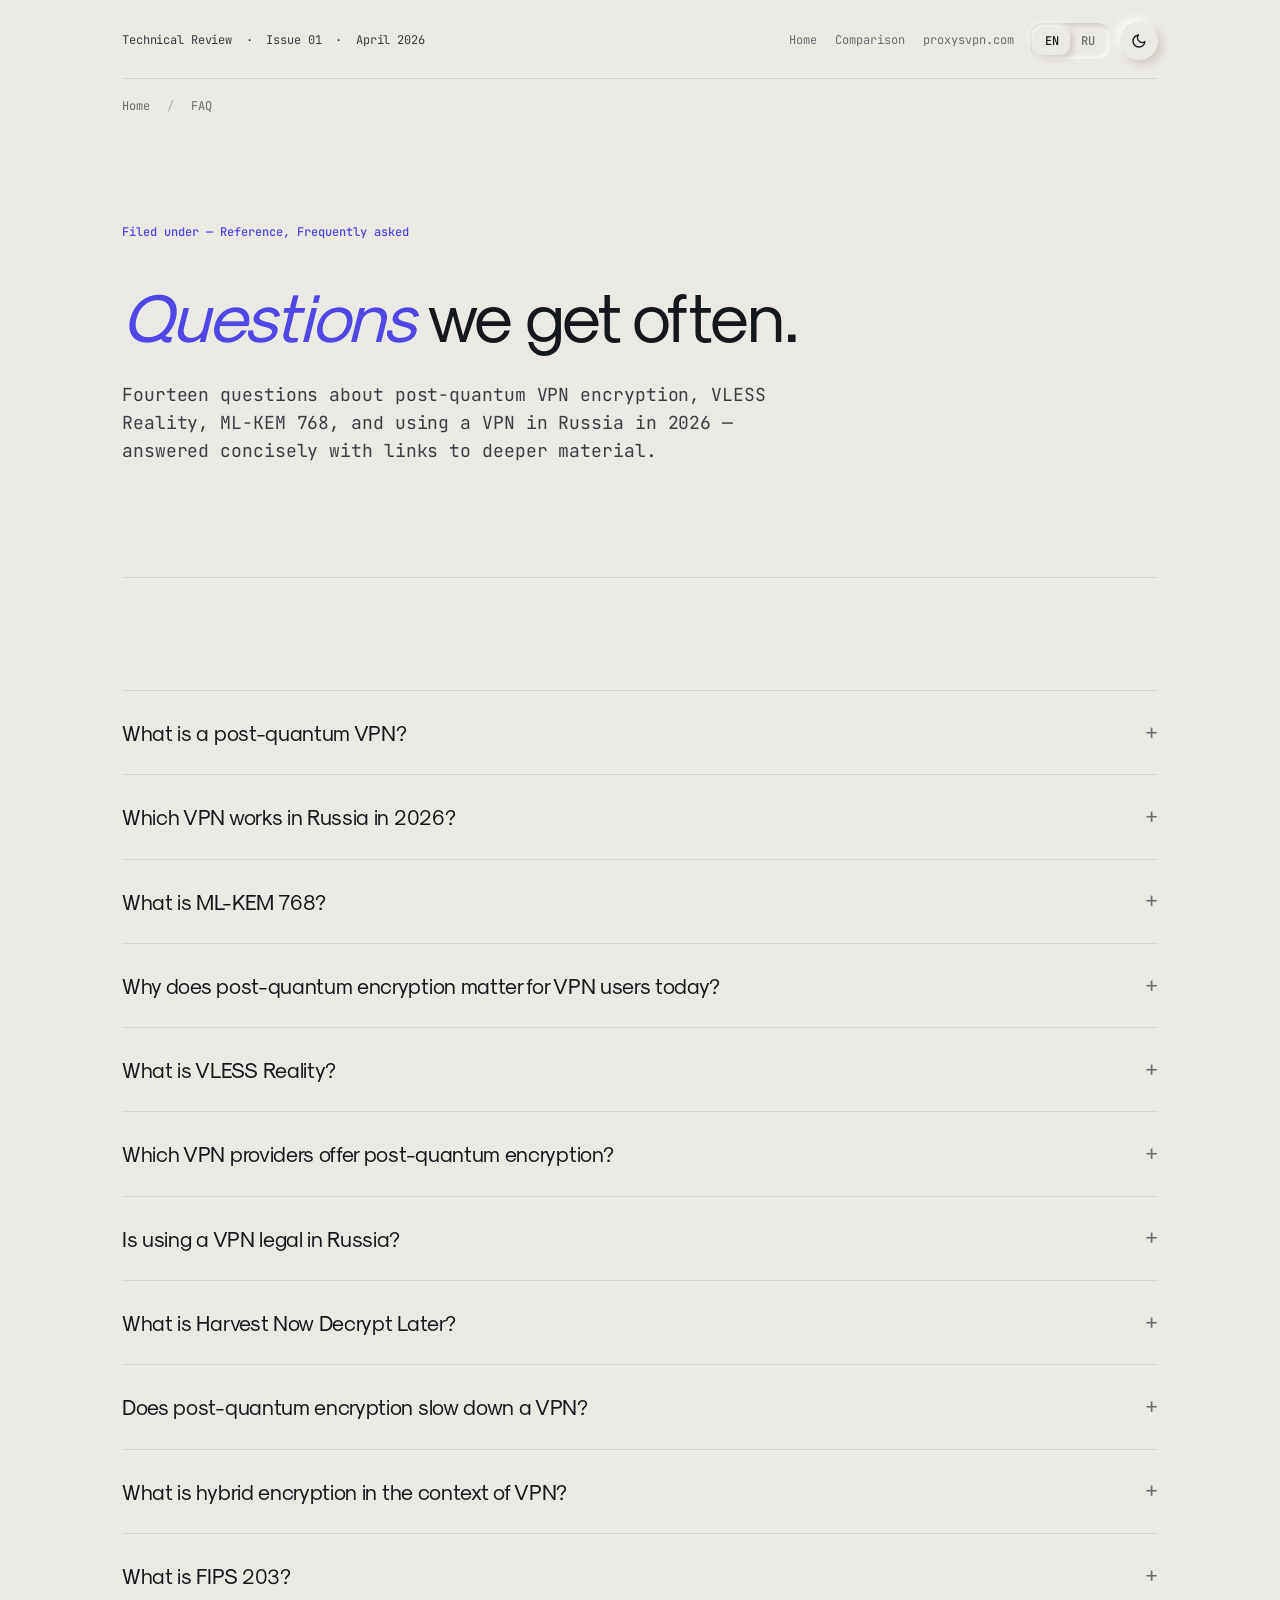
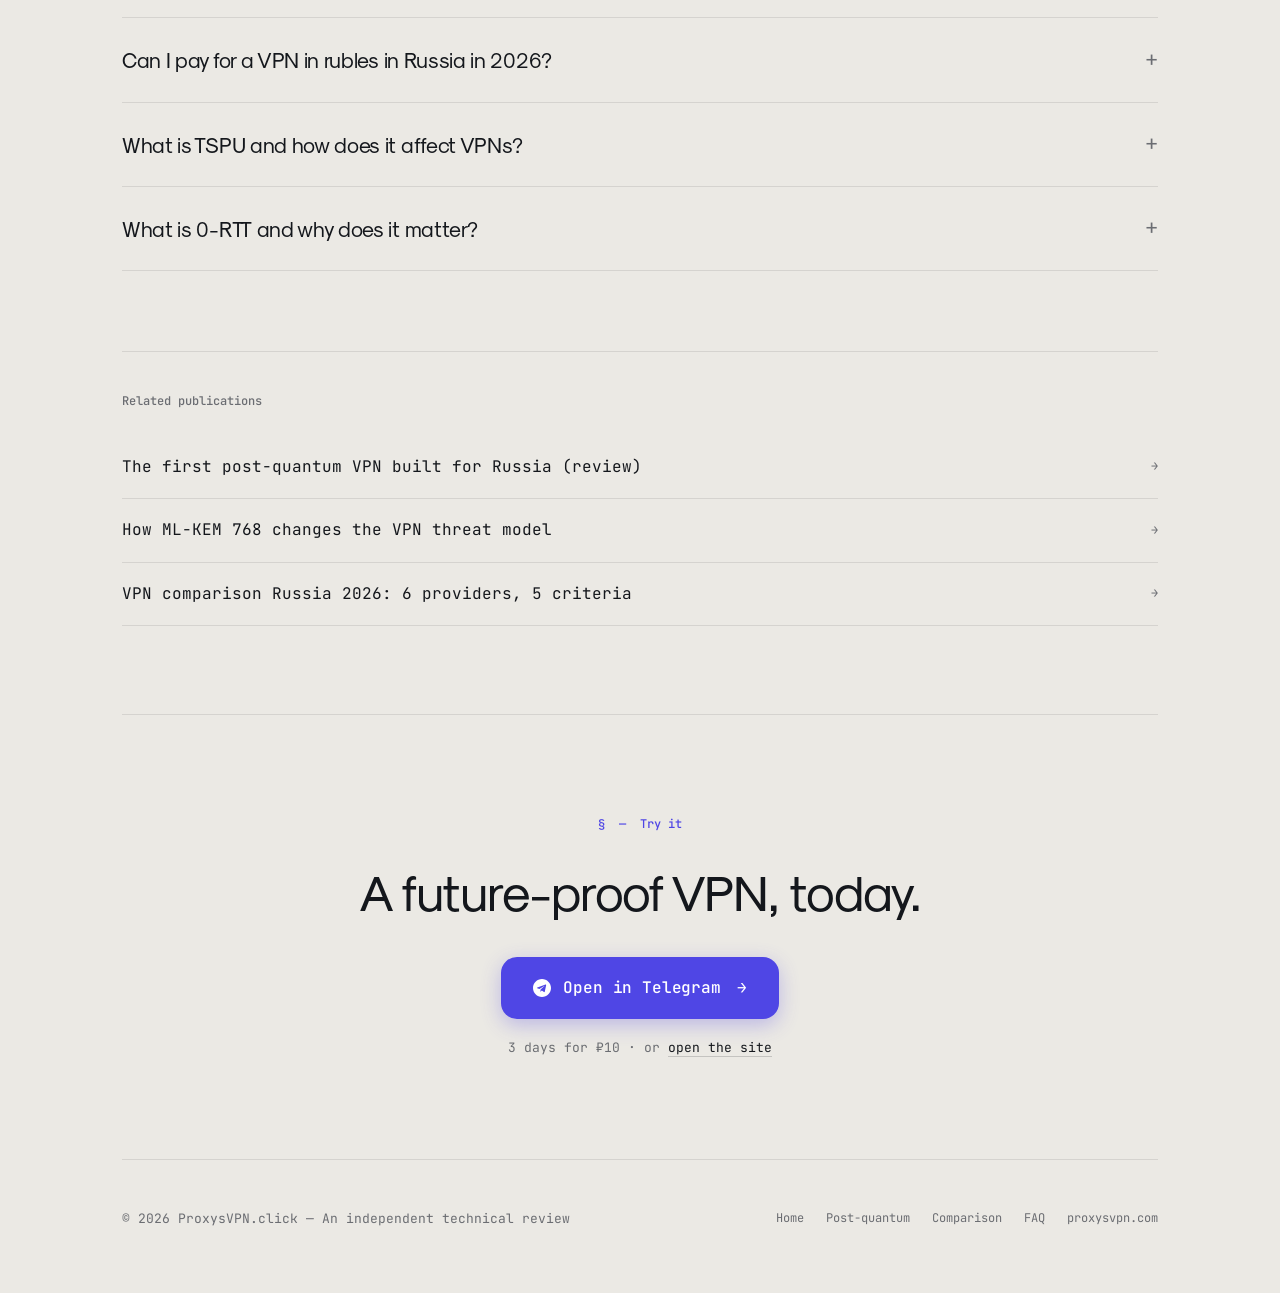
==== commit 3e0fe780: "feat: meme OG image, Sk-Modernist (Latin) + Unbounded (Cyrillic), JetBrains Mono body" ====
--- a/faq/index.html
+++ b/faq/index.html
@@ -33,7 +33,7 @@
 
 <link rel="preconnect" href="https://fonts.googleapis.com">
 <link rel="preconnect" href="https://fonts.gstatic.com" crossorigin>
-<link href="https://fonts.googleapis.com/css2?family=Bricolage+Grotesque:opsz,wght@10..48,200..800&family=Onest:wght@300..800&family=JetBrains+Mono:ital,wght@0,300..800;1,300..800&display=swap" rel="stylesheet">
+<link href="https://fonts.googleapis.com/css2?family=Unbounded:wght@400;500;600;700&family=Onest:wght@300..800&family=JetBrains+Mono:ital,wght@0,300..800;1,300..800&display=swap" rel="stylesheet">
 
 <link rel="stylesheet" href="/styles.css">
 
--- a/styles.css
+++ b/styles.css
@@ -1,3 +1,13 @@
+/* Sk-Modernist (Latin) + Unbounded (Cyrillic) — auto-switch via unicode-range */
+@font-face {
+    font-family: 'Display';
+    src: url('/fonts/sk-modernist/Sk-Modernist-Regular.woff2') format('woff2');
+    font-weight: 400;
+    font-style: normal;
+    font-display: swap;
+    unicode-range: U+0000-024F, U+1E00-1EFF, U+2000-206F, U+2070-209F, U+20A0-20CF, U+2100-214F;
+}
+
 /* ============================================================
    proxysvpn.click — minimal editorial styles v3
    Bricolage Grotesque · Onest · JetBrains Mono Variable
@@ -21,8 +31,8 @@
     --shadow-in-1: rgba(170, 165, 155, 0.5);
     --shadow-in-2: rgba(255, 255, 255, 0.9);
 
-    --display: 'Bricolage Grotesque', ui-sans-serif, system-ui, sans-serif;
-    --sans: 'Onest', ui-sans-serif, -apple-system, BlinkMacSystemFont, system-ui, sans-serif;
+    --display: 'Display', 'Unbounded', ui-sans-serif, system-ui, sans-serif;
+    --sans: 'JetBrains Mono', ui-monospace, 'SF Mono', Menlo, monospace;
     --mono: 'JetBrains Mono', ui-monospace, 'SF Mono', Menlo, monospace;
 
     --maxw: 1100px;
@@ -263,14 +273,12 @@
     margin-bottom: 32px;
     color: var(--ink);
     max-width: 920px;
-    font-variation-settings: 'wdth' 100, 'opsz' 96;
 }
 
 .hero-title em {
     font-style: italic;
     color: var(--accent);
     font-weight: 500;
-    font-variation-settings: 'wdth' 95, 'opsz' 96;
 }
 
 .hero-subtitle {
@@ -341,7 +349,6 @@
     margin-bottom: 40px;
     color: var(--ink);
     max-width: 820px;
-    font-variation-settings: 'wdth' 100, 'opsz' 72;
 }
 
 .section-title em {
@@ -767,7 +774,6 @@
     margin: 24px auto 40px;
     max-width: 720px;
     letter-spacing: -0.025em;
-    font-variation-settings: 'wdth' 100, 'opsz' 96;
 }
 
 .cta-button {
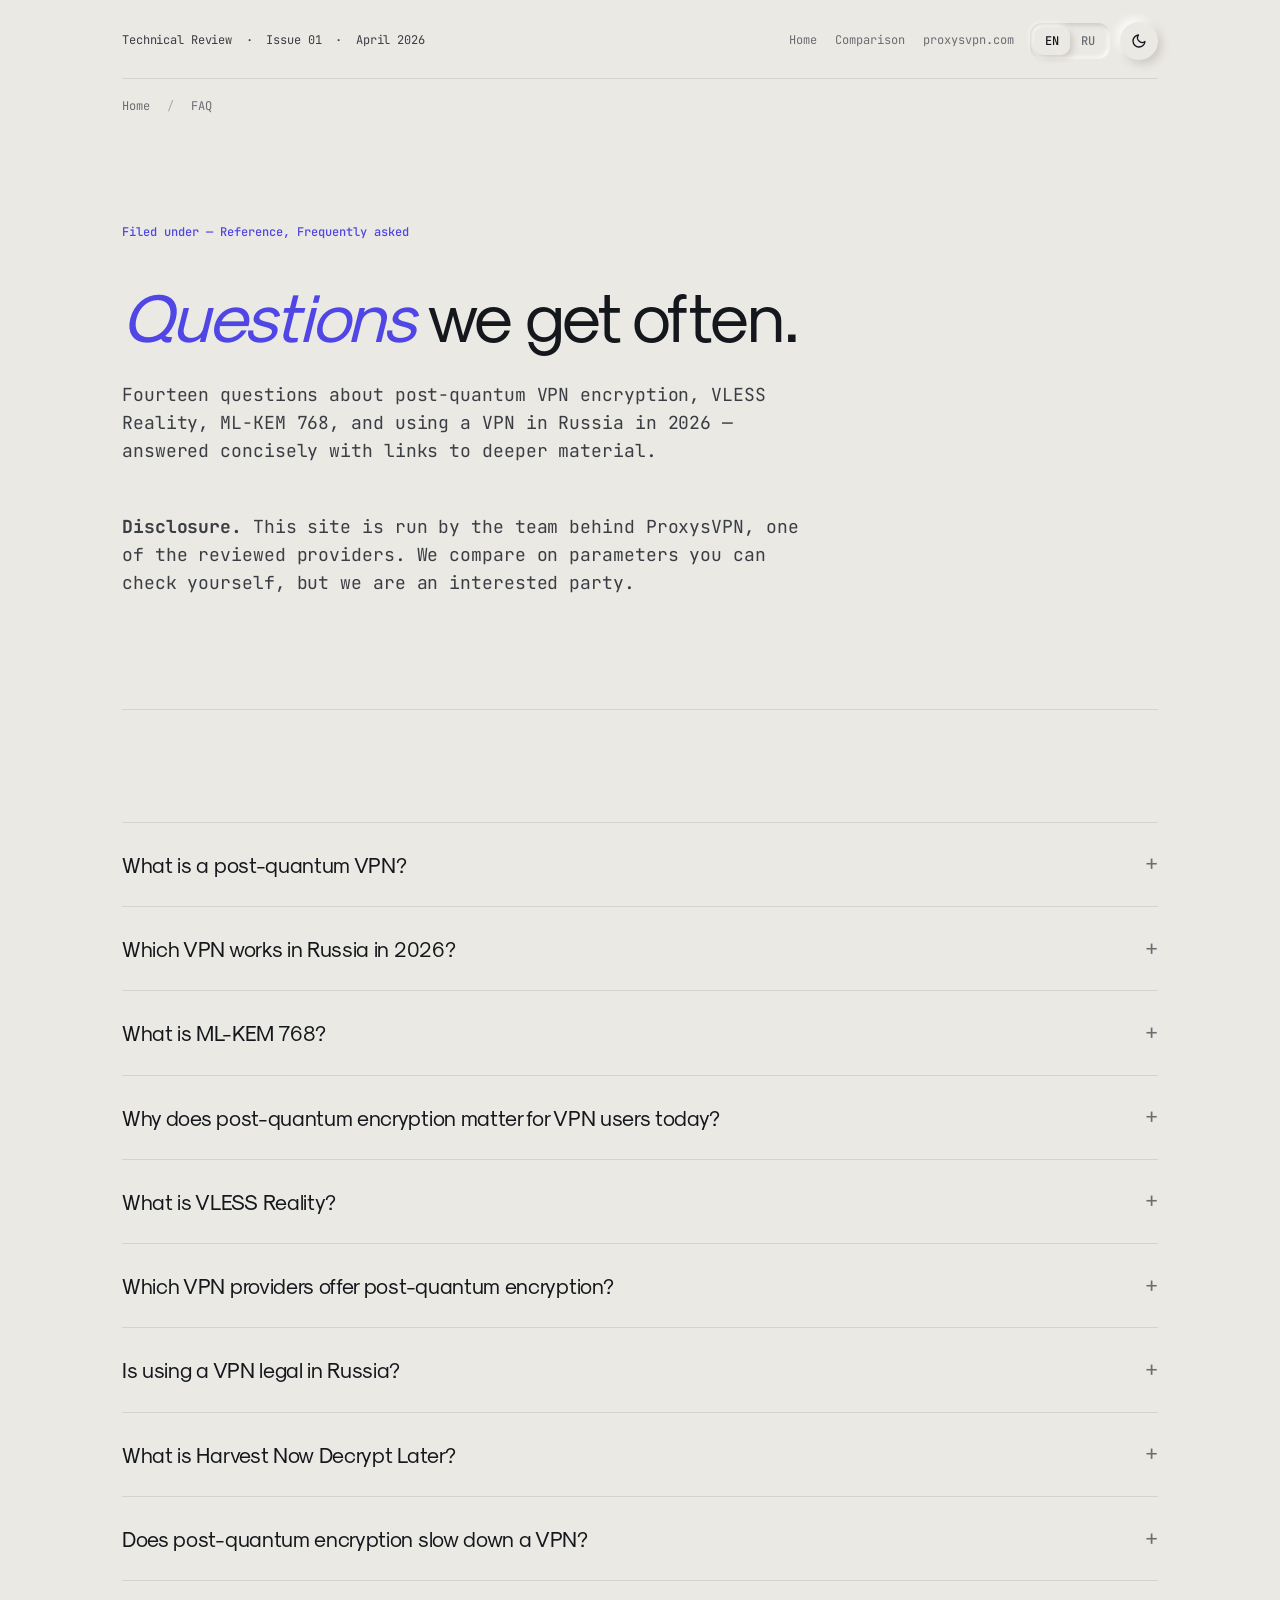
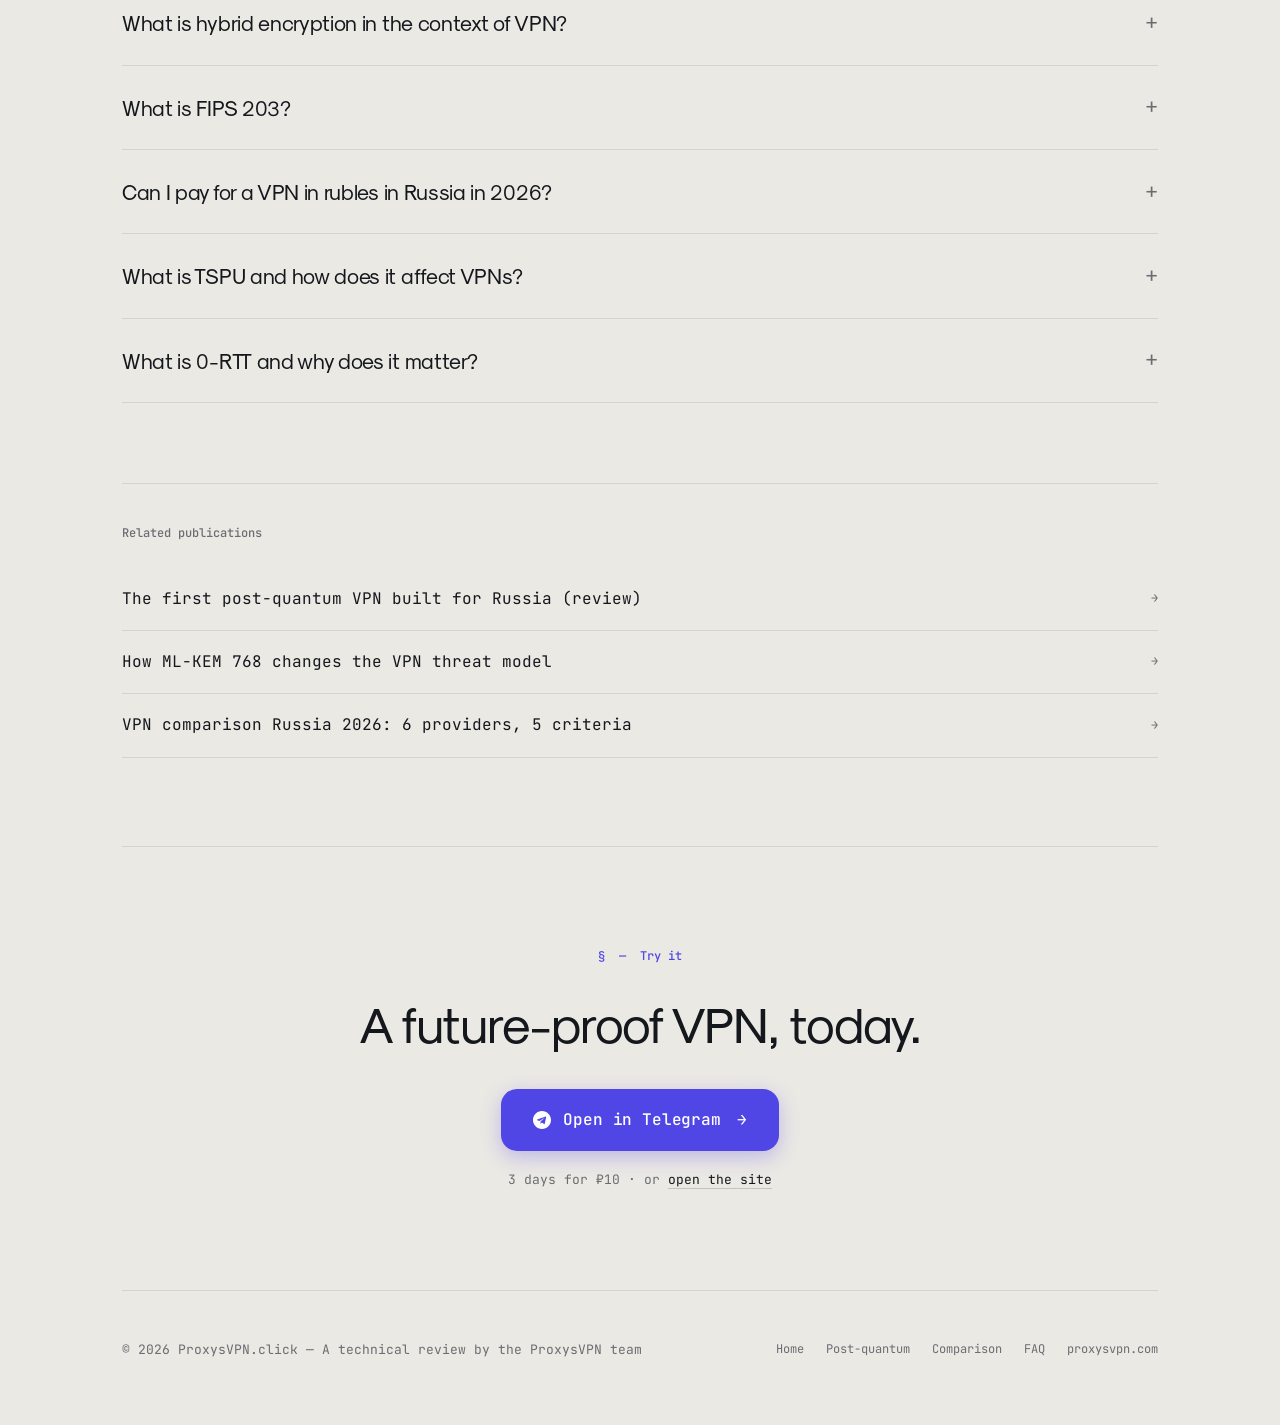
==== commit 880432df: "docs: disclose that the ProxysVPN team runs this review The site called itself an independent techni" ====
--- a/faq/index.html
+++ b/faq/index.html
@@ -1,13 +1,13 @@
 <!DOCTYPE html>
-<html lang="en">
+<html lang="ru">
 <head>
 <meta charset="UTF-8">
 <meta name="google-site-verification" content="I74HpFB9zFarj8UbDRnf41RONWE7JAO9xXNtG-uk9lU" />
 <meta name="yandex-verification" content="27fcbe3c9bc7f1e8" />
 <meta name="msvalidate.01" content="4050D59C4A347F875971D050C105F703" />
 <meta name="viewport" content="width=device-width, initial-scale=1.0">
-<title>Post-Quantum VPN FAQ — Russia 2026 Edition</title>
-<meta name="description" content="Frequently asked questions about post-quantum VPN, ML-KEM 768, VLESS Reality, and using a VPN in Russia in 2026.">
+<title>FAQ по пост-квантовому VPN - Россия 2026</title>
+<meta name="description" content="Часто задаваемые вопросы о пост-квантовом VPN, ML-KEM 768, VLESS Reality и использовании VPN в России в 2026 году.">
 <meta name="keywords" content="VPN FAQ, post-quantum VPN questions, VPN Russia FAQ, ML-KEM, VLESS Reality FAQ">
 <meta name="robots" content="index, follow, max-image-preview:large">
 <link rel="canonical" href="https://proxysvpn.click/faq/">
@@ -18,17 +18,17 @@
 <link rel="icon" type="image/svg+xml" href="/favicon.svg">
 
 <meta property="og:type" content="article">
-<meta property="og:title" content="Post-Quantum VPN FAQ — Russia 2026 Edition">
-<meta property="og:description" content="14 frequently asked questions about post-quantum VPN encryption and using VPNs in Russia in 2026.">
+<meta property="og:title" content="FAQ по пост-квантовому VPN - Россия 2026">
+<meta property="og:description" content="Часто задаваемые вопросы о пост-квантовом VPN, ML-KEM 768, VLESS Reality и использовании VPN в России в 2026 году.">
 <meta property="og:url" content="https://proxysvpn.click/faq/">
 <meta property="og:image" content="https://proxysvpn.click/og-image.png">
 <meta property="og:image:width" content="1200">
 <meta property="og:image:height" content="630">
-<meta property="og:locale" content="en_US">
-<meta property="og:locale:alternate" content="ru_RU">
+<meta property="og:locale" content="ru_RU">
+<meta property="og:locale:alternate" content="en_US">
 
 <meta name="twitter:card" content="summary_large_image">
-<meta name="twitter:title" content="Post-Quantum VPN FAQ — Russia 2026 Edition">
+<meta name="twitter:title" content="FAQ по пост-квантовому VPN - Россия 2026">
 <meta name="twitter:image" content="https://proxysvpn.click/og-image.png">
 
 <link rel="preconnect" href="https://fonts.googleapis.com">
@@ -117,6 +117,7 @@
         <div class="hero-label reveal" data-i18n="hero.label">Filed under — Reference, Frequently asked</div>
         <h1 class="hero-title reveal" data-i18n="hero.title"><em>Questions</em> we get often.</h1>
         <p class="hero-subtitle reveal" data-i18n="hero.subtitle">Fourteen questions about post-quantum VPN encryption, VLESS Reality, ML-KEM 768, and using a VPN in Russia in 2026 — answered concisely with links to deeper material.</p>
+        <p class="hero-subtitle reveal" data-i18n="hero.disclosure"><strong>Disclosure.</strong> This site is run by the team behind ProxysVPN, one of the reviewed providers. We compare on parameters you can check yourself, but we are an interested party.</p>
     </section>
 
     <section class="section">
@@ -163,7 +164,7 @@
 <footer>
     <div class="container">
         <div class="row">
-            <div data-i18n="footer.copy">© 2026 ProxysVPN.click — An independent technical review</div>
+            <div data-i18n="footer.copy">© 2026 ProxysVPN.click — A technical review by the ProxysVPN team</div>
             <div class="nav-links">
                 <a href="/" data-i18n="nav.home">Home</a>
                 <a href="/post-quantum-vpn/" data-i18n="nav.pq">Post-quantum</a>
